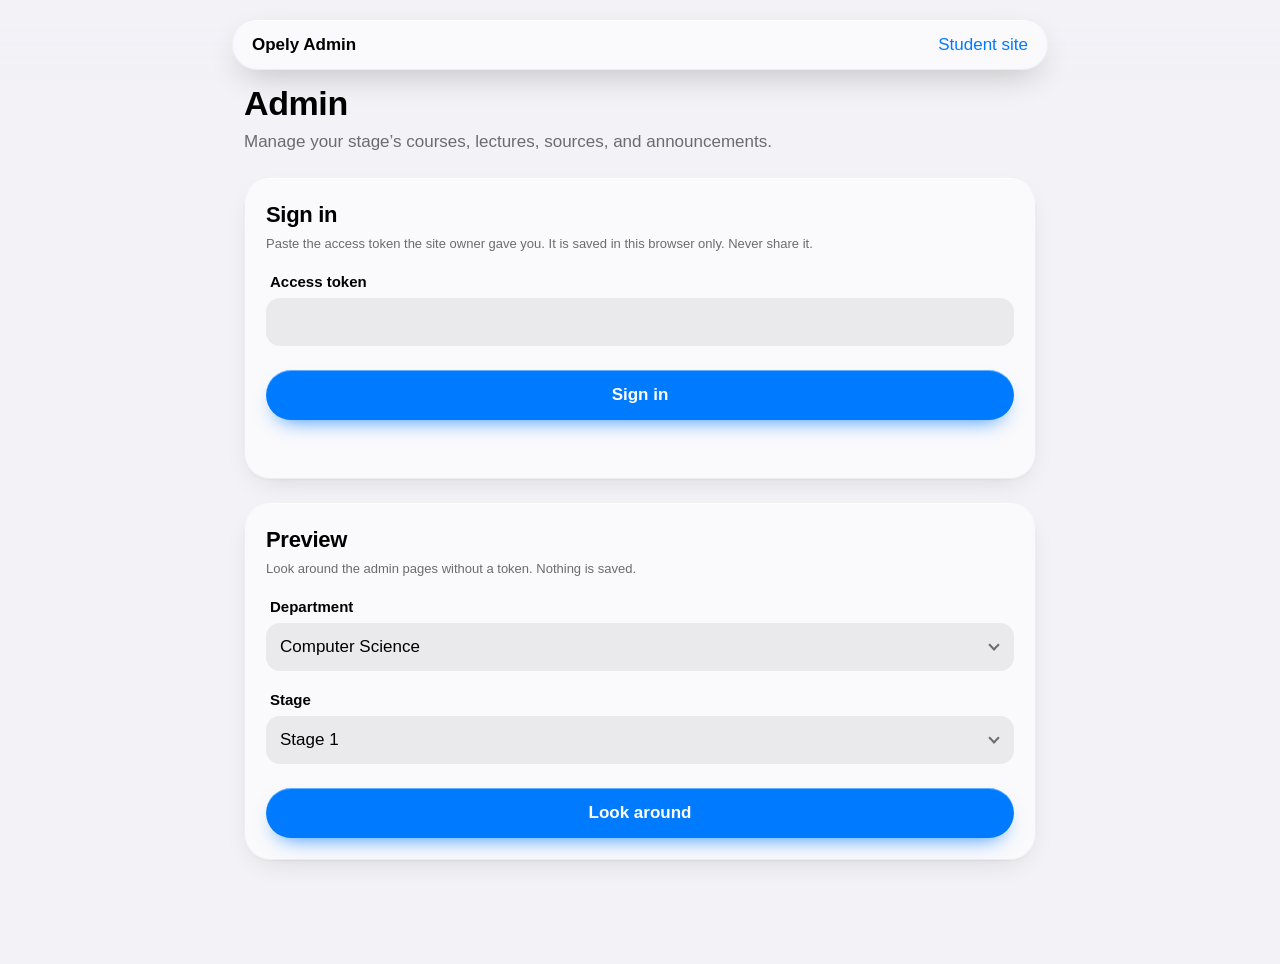
==== admin.html @ a1e538c9 "Add files via upload" ====
<!DOCTYPE html>
<html lang="en">
<head>
<meta charset="utf-8">
<meta name="viewport" content="width=device-width, initial-scale=1, viewport-fit=cover">
<meta name="robots" content="noindex">
<title>Admin | Opely</title>
<meta name="theme-color" content="#F2F2F7" media="(prefers-color-scheme: light)">
<meta name="theme-color" content="#000000" media="(prefers-color-scheme: dark)">
<link rel="icon" href="icon.svg" type="image/svg+xml">
<link rel="apple-touch-icon" href="icon-180.png">
<link rel="stylesheet" href="style.css">
<script src="lang.js"></script>
</head>
<body>
<header class="bar">
  <div class="bar-inner">
    <a class="home" href="#home">Opely Admin</a>
    <a href="index.html">Student site</a>
  </div>
</header>
<div class="wrap">
<main>
  <!-- Step 1: sign in (only needed once per device). The repository is found automatically. -->
  <div id="signIn">
    <h1>Admin</h1>
    <p class="lead secondary">Manage your stage’s courses, lectures, sources, and announcements.</p>

    <!-- Step 1: sign in with the token alone. The site knows who each token belongs to. -->
    <form id="connectForm" class="card" novalidate>
      <h2>Sign in</h2>
      <p class="secondary small">Paste the access token the site owner gave you. It is saved in this browser only. Never share it.</p>
      <div class="field">
        <label for="token">Access token</label>
        <input id="token" type="password" autocomplete="current-password">
      </div>
      <button class="primary" type="submit">Sign in</button>
      <p id="connectStatus" class="status" role="status"></p>
    </form>

    <!-- Shown once, when no admin is registered yet: the owner registers themselves -->
    <form id="setupForm" class="card" novalidate hidden>
      <h2>Set up the owner</h2>
      <p class="secondary small">No admins are registered yet. Register yourself as the owner. You can then add the other admins.</p>
      <div class="field"><label for="ownerName">Full name</label><input id="ownerName" type="text" autocomplete="name" placeholder="First Father Grandfather">
        <p class="hint">Your three-part name, in English. It is written next to every change you make.</p></div>
      <div class="field"><label for="ownerUsername">Username</label><input id="ownerUsername" type="text" autocomplete="off" autocapitalize="none" spellcheck="false"></div>
      <div class="field"><label for="ownerDepartment">Department</label><select id="ownerDepartment"></select></div>
      <div class="field"><label for="ownerStage">Stage</label><select id="ownerStage"></select></div>
      <button class="primary" type="submit">Save and continue</button>
      <p id="setupStatus" class="status" role="status"></p>
    </form>

    <!-- Preview: see the admin pages without a token -->
    <div id="previewCard" class="card">
      <h2>Preview</h2>
      <p class="secondary small">Look around the admin pages without a token. Nothing is saved.</p>
      <div class="field"><label for="department">Department</label><select id="department"></select></div>
      <div class="field"><label for="adminStage">Stage</label><select id="adminStage"></select></div>
      <button id="previewButton" class="primary" type="button">Look around</button>
    </div>
  </div>

  <!-- Step 2: after signing in, every page is drawn inside "app" by the script below -->
  <div id="session" hidden>
    <div class="connected">
      <span><span id="connectedLabel">Connected as</span> <strong id="connectedName"></strong><br>
        <span id="connectedDetails" class="secondary small"></span></span>
      <button id="changeButton" class="plain" type="button">Sign out</button>
    </div>
    <p id="previewNote" class="preview-note small" hidden>Preview mode. You can try everything, but nothing is saved or sent to GitHub. Reloading the page undoes your changes.</p>
    <div id="app"></div>
  </div>
</main>
</div>
<p id="toast" class="toast" role="status" hidden></p>

<script>
/* =====================================================================
   ADMIN PAGE
   The look comes from style.css. The words come through lang.js: text
   wrapped in t("...") is shown in the language of the admin's device.

   Works like the student page: stages, then courses, then what is inside
   a course. The difference is that every page can add, edit, or delete.
   Changes are saved to the chosen department's content file (for example
   data/cs.json) using the GitHub API directly from this browser.
   There is no server.
   ===================================================================== */
translatePage(); // the words written in the HTML above
const SETTINGS_KEY = "opely-admin";
const MAX_FILE_SIZE = 25 * 1024 * 1024; // 25 MB
const $ = id => document.getElementById(id);

let settings = null; // the signed-in admin: { name, username, department, stage, owner, token }
let admins = [];     // everyone in admins.json

// ---------- Where the site lives on GitHub ----------
// The admin is never asked for the repository. On GitHub Pages the address
// itself says where it is: https://OWNER.github.io/REPOSITORY/admin.html
// Anywhere else (for example a custom domain, or your own computer), the
// owner and repository written here are used.
const OWNER = "";
const REPOSITORY = "Opely";
const BRANCH = "main";

function repository() {
  const host = location.hostname.toLowerCase();
  if (!host.endsWith(".github.io")) {
    if (!OWNER) throw new Error("This copy of the site isn’t on GitHub Pages. Write the repository owner’s username in the OWNER line of admin.html.");
    return { owner: OWNER, name: REPOSITORY };
  }
  const parts = location.pathname.split("/").filter(Boolean);
  if (parts.length && parts[parts.length - 1].includes(".")) parts.pop(); // drop "admin.html"
  // A site at the top of OWNER.github.io lives in a repository with that same name
  return { owner: host.replace(".github.io", ""), name: parts[0] || host };
}
let departments = []; // every department in catalog.json
let dept = null;      // the department being worked on: { id, name, data }
let data = null;      // the contents of that department's file

// Preview mode: look around without a token. The department's content is read
// from the site itself, and every change is kept in memory only.
let preview = false;
let previewData = null;

// ---------- Small helpers ----------
function setStatus(element, text, kind) {
  element.textContent = t(text); // messages are written in English and shown in the admin's language
  element.className = "status " + (kind || "");
}

function textToBase64(text) {
  const bytes = new TextEncoder().encode(text);
  let binary = "";
  bytes.forEach(byte => { binary += String.fromCharCode(byte); });
  return btoa(binary);
}

function base64ToText(base64) {
  const binary = atob(base64.replace(/\s/g, ""));
  const bytes = Uint8Array.from(binary, character => character.charCodeAt(0));
  return new TextDecoder().decode(bytes);
}

function fileToBase64(file) {
  return new Promise((resolve, reject) => {
    const reader = new FileReader();
    reader.onload = () => resolve(reader.result.split(",")[1] || "");
    reader.onerror = () => reject(new Error(t("Couldn’t read {name}.", { name: file.name })));
    reader.readAsDataURL(file);
  });
}

// Turns "My Slides (1).pdf" into "my-slides-1.pdf" so it is safe in a link.
// Letters and digits of any language are kept, so Arabic names survive.
function safeName(name) {
  const cleaned = name.toLowerCase()
    .replace(/[^\p{L}\p{M}\p{N}.]+/gu, "-")   // anything else becomes a hyphen
    .replace(/-+\./g, ".")                // no hyphen right before the dot
    .replace(/^[-.]+|-+$/g, "");          // none at the start or the end
  return cleaned || "file";
}

function isWebLink(text) { return /^https?:\/\//i.test(text); }

function today() {
  const now = new Date();
  const two = number => String(number).padStart(2, "0");
  return now.getFullYear() + "-" + two(now.getMonth() + 1) + "-" + two(now.getDate());
}

function emptyData() {
  const colors = ["blue", "orange", "green", "purple"];
  return { stages: colors.map((color, i) =>
    ({ id: "stage" + (i + 1), name: "Stage " + (i + 1), color, courses: [] })) };
}

// ---------- Talking to GitHub ----------
async function github(path, options) {
  options = options || {};
  const target = repository();
  const response = await fetch(
    "https://api.github.com/repos/" + target.owner + "/" + target.name + path, {
      method: options.method || "GET",
      cache: "no-store",
      headers: {
        "Accept": "application/vnd.github+json",
        "Authorization": "Bearer " + settings.token,
        "Content-Type": "application/json"
      },
      body: options.body ? JSON.stringify(options.body) : undefined
    });
  if (!response.ok) {
    let detail = "";
    try { detail = (await response.json()).message || ""; } catch (error) { /* no details */ }
    const failure = new Error(detail || t("GitHub answered with error {n}.", { n: response.status }));
    failure.status = response.status;
    throw failure;
  }
  return response.json();
}

// Explains a GitHub error in plain words
function explain(error) {
  if (error.status === 401) return "GitHub rejected the token. Check it, or ask the site owner for a new one.";
  if (error.status === 403) return "This token isn’t allowed to do that. It needs Contents set to “Read and write”.";
  if (error.status === 404) return "Can’t find the site’s repository with this token. Check that the token was made for this repository.";
  if (error.status === 409) return "The content changed while saving. Try again.";
  if (error.status === 422) return t("GitHub refused the file:") + " " + error.message;
  if (error instanceof TypeError) return "Can’t reach GitHub. Check your connection and try again.";
  return error.message;
}

// Reads the newest content file of the chosen department. Returns its contents
// and the "sha" GitHub needs when we save a new version on top of it.
async function readData() {
  if (preview) {
    if (!previewData) {
      const response = await fetch(dept.data, { cache: "no-store" });
      previewData = response.ok ? await response.json() : emptyData();
    }
    return { data: JSON.parse(JSON.stringify(previewData)), sha: null }; // a copy, like a fresh read
  }
  try {
    const file = await github("/contents/" + dept.data + "?ref=" + encodeURIComponent(BRANCH));
    return { data: JSON.parse(base64ToText(file.content)), sha: file.sha };
  } catch (error) {
    if (error.status === 404) return { data: emptyData(), sha: null }; // first upload ever
    throw error;
  }
}

// Adds the admin's name to the note GitHub keeps with every change,
// so the repository's history shows who did what
function signed(message) {
  return settings.name ? message + " (by " + settings.name + ")" : message;
}

function writeData(newData, sha, message) {
  if (preview) { previewData = newData; return Promise.resolve(); } // kept in memory only
  const body = {
    message: signed(message),
    content: textToBase64(JSON.stringify(newData, null, 2) + "\n"),
    branch: BRANCH
  };
  if (sha) body.sha = sha;
  return github("/contents/" + dept.data, { method: "PUT", body: body });
}

async function uploadFile(file, path) {
  if (preview) return; // nothing is sent in preview mode
  await github("/contents/" + encodeURI(path), {
    method: "PUT",
    body: { message: signed("Add " + file.name), content: await fileToBase64(file), branch: BRANCH }
  });
}

// ---------- Departments ----------
// catalog.json (next to this page) lists the departments, grouped by university
// and faculty. To support a new department, faculty, or university, add it to
// catalog.json. Its content file is created by the first upload.
let faculties = []; // every faculty, each with its departments

async function loadCatalog() {
  const response = await fetch("catalog.json", { cache: "no-store" });
  if (!response.ok) throw new Error("Can’t load catalog.json. It belongs next to this page.");
  const catalog = await response.json();
  faculties = [];
  departments = [];
  (catalog.universities || []).forEach(university => (university.faculties || []).forEach(faculty => {
    faculties.push({ name: localName(faculty), departments: faculty.departments || [] });
    (faculty.departments || []).forEach(department => departments.push(department));
  }));
  if (departments.length === 0) throw new Error("catalog.json has no departments yet.");
}

// Fills a Department list, with one group per faculty
function fillDepartments(select) {
  select.innerHTML = "";
  faculties.forEach(faculty => {
    const group = document.createElement("optgroup");
    group.label = faculty.name;
    faculty.departments.forEach(department => group.append(new Option(localName(department), department.id)));
    select.append(group);
  });
}

// Fills a Stage list with the stages of the department chosen in `departmentSelect`
async function fillStages(departmentSelect, stageSelect, keep) {
  const department = departments.find(d => d.id === departmentSelect.value);
  let stages = emptyData().stages;
  try {
    const response = await fetch(department.data, { cache: "no-store" });
    if (response.ok) stages = (await response.json()).stages || stages;
  } catch (error) { /* offline: offer the usual four stages */ }
  stageSelect.innerHTML = "";
  stages.forEach(stage => stageSelect.add(new Option(stageName(stage), stage.id)));
  if (keep !== undefined) stageSelect.value = keep;
  if (stageSelect.selectedIndex === -1) stageSelect.selectedIndex = 0;
  stylePickers();
}

// A Department list and the Stage list that follows it
async function linkPickers(departmentSelect, stageSelect) {
  fillDepartments(departmentSelect);
  departmentSelect.addEventListener("change", () => fillStages(departmentSelect, stageSelect));
  await fillStages(departmentSelect, stageSelect);
}

// The stage this admin looks after
function ownStage() {
  return data.stages.find(stage => stage.id === settings.stage);
}

// A three-part name written in English letters
function isFullName(name) {
  return /^[A-Za-z][A-Za-z'.-]*(\s+[A-Za-z][A-Za-z'.-]*){2,}$/.test(name);
}

// ---------- Helpers for courses, deleting, and files ----------
// Makes an id like "cs101" from a course code like "CS 101"
function makeCourseId(code, stage) {
  let id = code.toLowerCase().replace(/[^a-z0-9]/g, "") || "course";
  if (id === "sem1" || id === "sem2") id = "c" + id; // these words are used in page addresses
  let unique = id;
  let n = 2;
  while (stage.courses.some(course => course.id === unique)) { unique = id + "x" + n; n += 1; }
  return unique;
}

// Deleting needs two taps: the first changes the button's text, the second deletes
function confirmThen(button, action) {
  if (button.dataset.armed) {
    delete button.dataset.armed;
    button.textContent = button.dataset.label;
    return action();
  }
  button.dataset.armed = "yes";
  button.dataset.label = button.textContent;
  button.textContent = t("Tap again to delete");
  setTimeout(() => {
    if (!button.dataset.armed) return;
    delete button.dataset.armed;
    button.textContent = button.dataset.label;
  }, 4000);
}

// The files of these entries that are stored in the repository (not outside links).
// Only paths inside the "files" folder are ever deleted.
function repoFiles(entries) {
  return entries.map(entry => entry.url).filter(url => url && url.startsWith("files/"));
}

// Deletes files from the repository. Returns how many could not be deleted.
async function deleteFiles(paths) {
  if (preview) return 0; // nothing is removed in preview mode
  let failed = 0;
  for (let i = 0; i < paths.length; i += 1) {
    say(t("Removing file {i} of {n}…", { i: i + 1, n: paths.length }), "busy");
    try {
      // GitHub needs the file's "sha" before it lets us delete it
      const file = await github("/contents/" + encodeURI(paths[i]) + "?ref=" + encodeURIComponent(BRANCH));
      await github("/contents/" + encodeURI(paths[i]), {
        method: "DELETE",
        body: { message: signed("Remove " + paths[i]), sha: file.sha, branch: BRANCH }
      });
    } catch (error) {
      if (error.status !== 404) failed += 1; // 404 means it is already gone
    }
  }
  return failed;
}

// ---------- The list of admins ----------
// admins.json (next to this page) says who each token belongs to: a name, a
// username, a department, and a stage. The token itself is never stored.
// Only its "fingerprint" is: a scrambled form that can't be turned back
// into the token, so the file is safe to keep in a public repository.
async function fingerprint(token) {
  if (!window.crypto || !crypto.subtle) {
    throw new Error("Signing in needs a secure address. Open the site with https, or at localhost.");
  }
  const scrambled = await crypto.subtle.digest("SHA-256", new TextEncoder().encode(token));
  return Array.from(new Uint8Array(scrambled)).map(byte => byte.toString(16).padStart(2, "0")).join("");
}

// Reads the newest admins.json. Returns the list and the "sha" needed to save over it.
async function readAdmins() {
  try {
    const file = await github("/contents/admins.json?ref=" + encodeURIComponent(BRANCH));
    return { list: JSON.parse(base64ToText(file.content)).admins || [], sha: file.sha };
  } catch (error) {
    if (error.status === 404) return { list: [], sha: null }; // nobody is registered yet
    throw error;
  }
}

function writeAdmins(list, sha, message) {
  const body = {
    message: signed(message),
    content: textToBase64(JSON.stringify({ admins: list }, null, 2) + "\n"),
    branch: BRANCH
  };
  if (sha) body.sha = sha;
  return github("/contents/admins.json", { method: "PUT", body: body });
}

function departmentName(id) {
  const department = departments.find(d => d.id === id);
  return department ? localName(department) : id;
}

// ---------- Drop-down lists, drawn in our own design ----------
// A browser draws an open <select> in its own style, and that can't be changed.
// So every <select> is hidden and gets a "picker" next to it: a button that
// opens a list we draw ourselves. The <select> stays in the page and still
// holds the value, so the rest of the code keeps using it as before.
function stylePickers() {
  document.querySelectorAll("select").forEach(select => {
    let picker = select.nextElementSibling;
    if (!picker || !picker.classList.contains("picker")) picker = makePicker(select);
    picker.querySelector("span").textContent = select.selectedOptions[0] ? select.selectedOptions[0].textContent : "";
  });
}

function makePicker(select) {
  const picker = document.createElement("div");
  picker.className = "picker";
  picker.innerHTML = `<button class="picker-button" type="button" aria-haspopup="listbox" aria-expanded="false"><span></span></button>
    <ul class="picker-list" role="listbox" hidden></ul>`;
  const button = picker.querySelector("button");
  const list = picker.querySelector("ul");
  select.hidden = true;
  select.after(picker);

  // The field's label now points at the button
  const label = document.querySelector('label[for="' + select.id + '"]');
  button.id = select.id + "Button";
  if (label) label.htmlFor = button.id;

  function close(focusButton) {
    list.hidden = true;
    button.setAttribute("aria-expanded", "false");
    if (focusButton) button.focus();
  }

  function choose(value) {
    select.value = value;
    select.dispatchEvent(new Event("change")); // tells the rest of the page, like a real choice
    stylePickers();
    close(true);
  }

  // Draws the rows from the select's options each time the list opens
  function open() {
    closePickers();
    list.innerHTML = "";
    const addOption = option => {
      const row = document.createElement("li");
      row.className = "option";
      row.setAttribute("role", "option");
      row.setAttribute("aria-selected", option.selected ? "true" : "false");
      row.tabIndex = -1;
      row.textContent = option.textContent;
      row.addEventListener("click", () => choose(option.value));
      list.append(row);
    };
    Array.from(select.children).forEach(child => {
      if (child.tagName !== "OPTGROUP") return addOption(child);
      const heading = document.createElement("li"); // the name of a group of options
      heading.className = "heading";
      heading.textContent = child.label;
      list.append(heading);
      Array.from(child.children).forEach(addOption);
    });
    list.hidden = false;
    button.setAttribute("aria-expanded", "true");
    const chosen = list.querySelector('[aria-selected="true"]') || list.querySelector(".option");
    if (chosen) chosen.focus();
  }

  button.addEventListener("click", () => (list.hidden ? open() : close(false)));

  // Keyboard: arrows move, Enter or Space chooses, Escape closes
  list.addEventListener("keydown", event => {
    const rows = Array.from(list.querySelectorAll(".option"));
    const at = rows.indexOf(document.activeElement);
    if (event.key === "ArrowDown" || event.key === "ArrowUp") {
      event.preventDefault();
      const next = rows[at + (event.key === "ArrowDown" ? 1 : -1)];
      if (next) next.focus();
    } else if (event.key === "Enter" || event.key === " ") {
      event.preventDefault();
      if (rows[at]) rows[at].click();
    } else if (event.key === "Escape" || event.key === "Tab") {
      event.preventDefault();
      close(true);
    }
  });
  return picker;
}

// Closes every open list. A tap anywhere outside a picker does this.
function closePickers() {
  document.querySelectorAll(".picker-list:not([hidden])").forEach(list => {
    list.hidden = true;
    list.previousElementSibling.setAttribute("aria-expanded", "false");
  });
}
document.addEventListener("click", event => { if (!event.target.closest(".picker")) closePickers(); });

// ---------- Small helpers for drawing pages ----------
const app = $("app");

// Makes text safe to place inside HTML
function esc(text) {
  return String(text == null ? "" : text)
    .replace(/&/g, "&amp;").replace(/</g, "&lt;")
    .replace(/>/g, "&gt;").replace(/"/g, "&quot;");
}

// The text typed into a field, without spaces at the ends
function typed(id) { return $(id).value.trim(); }

// Shows a short message at the bottom of the screen.
// kind: "busy" stays until the next message, "done" fades by itself, "error" stays until tapped.
let toastTimer = null;
function say(text, kind) {
  const toast = $("toast");
  clearTimeout(toastTimer);
  toast.textContent = t(text);
  toast.className = "toast " + (kind || "");
  toast.hidden = !text;
  if (kind === "done") toastTimer = setTimeout(() => { toast.hidden = true; }, 4000);
}
$("toast").addEventListener("click", () => { $("toast").hidden = true; });

// Turns every button and field on the page off while something is being saved
function setBusy(busy) {
  app.querySelectorAll("button, input, select, textarea").forEach(control => { control.disabled = busy; });
}

// Goes to another page. If we are already there, draws it again.
function go(address) {
  if (location.hash === address) route();
  else location.hash = address;
}

// Connects the Delete buttons on the page (the ones with a data-key) to an action.
// The action receives the button's key.
function onDelete(action) {
  app.querySelectorAll("button[data-key]").forEach(button =>
    button.addEventListener("click", () => confirmThen(button, () => action(button.dataset.key))));
}

// Connects the form on the page to an action
function onSubmit(action) {
  app.querySelector("form").addEventListener("submit", event => {
    event.preventDefault();
    action();
  });
}

// ---------- Saving ----------
// Reads the newest file of the department, lets `edit` change it, and saves it.
// `edit` may return a list of file paths to delete from the repository afterwards.
// Returns true if the change was saved.
async function save(message, edit, doneText) {
  setBusy(true);
  say("Saving…", "busy");
  try {
    const fresh = await readData();
    const filesToDelete = edit(fresh.data) || [];
    fresh.data.updated = new Date().toISOString();
    await writeData(fresh.data, fresh.sha, message);
    data = fresh.data;

    // The site no longer links to these files, so now they can be removed
    const failed = await deleteFiles(filesToDelete);
    if (failed) say(t("Saved, but {n} file(s) could not be removed from the repository.", { n: failed }), "error");
    else if (preview) say("Preview only. Nothing was saved.", "done");
    else say(t(doneText || "Saved.") + " " + t("Students will see it in a minute or two."), "done");
    return true;
  } catch (error) {
    say(explain(error), "error");
    return false;
  } finally {
    setBusy(false);
  }
}

// Finds a stage or a course in a copy of the data. Stops with a message if it is gone.
function findStage(inData, stageId) {
  const stage = inData.stages.find(s => s.id === stageId);
  if (!stage) throw new Error("That stage no longer exists. Reload the page.");
  return stage;
}
function findCourse(inData, stageId, courseId) {
  const course = findStage(inData, stageId).courses.find(c => c.id === courseId);
  if (!course) throw new Error("That course no longer exists. Reload the page.");
  return course;
}

// Uploads the chosen files into the course's folder. Returns them as { label, url } entries.
async function uploadAll(files, stage, course) {
  const uploaded = [];
  for (let i = 0; i < files.length; i += 1) {
    say(t("Uploading file {i} of {n}…", { i: i + 1, n: files.length }), "busy");
    const path = "files/" + dept.id + "/" + stage.id + "/" + course.id + "/" + Date.now().toString(36) + "-" + safeName(files[i].name);
    await uploadFile(files[i], path);
    uploaded.push({ label: files[i].name, url: path });
  }
  return uploaded;
}

function tooBig(files) {
  const file = files.find(f => f.size > MAX_FILE_SIZE);
  return file ? t("{name} is larger than 25 MB. Share it as a link instead.", { name: file.name }) : "";
}

// ---------- The admin's stage: its announcements, then pick a semester and a course ----------
function showStage(stage, semester) {
  document.title = stageName(stage) + " | " + t("Admin");
  const base = "#" + stage.id;
  const news = (data.announcements || []).filter(item => item.stage === stage.id);
  const segments = [1, 2].map(number => `
    <a class="segment" href="${base}-sem${number}" ${number === semester ? 'aria-current="page"' : ""}>${t("Semester {n}", { n: number })}</a>`).join("");

  const courses = stage.courses
    .filter(course => course.semester === semester)
    .sort((a, b) => a.code.localeCompare(b.code, "en", { numeric: true }));

  const courseWidgets = courses.map(course => `
    <a class="widget course ${esc(stage.color)}" href="${base}-${course.id}">
      <span class="top">
        <span class="pill">${esc(course.code)}</span>
        <span class="secondary small">${plural(course.lectures.length, "lecture")}</span>
      </span>
      <span>
        <span class="title">${esc(course.title)}</span><br>
        <span class="secondary small">${esc(course.instructor)}</span>
      </span>
      <span class="secondary small">${plural((course.sources || []).length, "source")}</span>
    </a>`).join("");

  app.innerHTML = `
    <h1>${esc(stageName(stage))}</h1>
    <p class="lead secondary">${esc(localName(dept))}</p>
    <div class="widgets">
        <a class="widget wide" href="#news">
          <span class="kicker">${t("Announcements")}</span>
          <span>
            <span class="title">${news.length ? esc(news[0].title) : t("No announcements yet")}</span><br>
            <span class="secondary small">${news.length ? plural(news.length, "announcement") + ". " : ""}${t("Post or remove")}</span>
          </span>
        </a>
        ${settings.owner ? `<a class="widget wide" href="#admins">
          <span class="kicker">${t("Admins")}</span>
          <span>
            <span class="title">${plural(admins.length, "admin")}</span><br>
            <span class="secondary small">${t("Add or remove")}</span>
          </span>
        </a>` : ""}
    </div>
    <nav class="segments" aria-label="${t("Semester")}">${segments}</nav>
    <p class="count small secondary">${plural(courses.length, "course")}</p>
    <div class="courses">
      ${courseWidgets}
      <a class="widget course add" href="${base}-sem${semester}-add">
        <span class="plus">+</span>
        <span class="title">${t("Add course")}</span>
      </a>
    </div>`;
}

// ---------- New course ----------
function showAddCourse(stage, semester) {
  document.title = localTitle("New course | Admin");
  app.innerHTML = `
    <a class="back" href="#${stage.id}-sem${semester}">${esc(stageName(stage))}${SEP}${t("Semester {n}", { n: semester })}</a>
    <h1>${t("New course")}</h1>
    <form class="card" novalidate>
      <div class="two">
        <div class="field"><label for="courseCode">${t("Course code")}</label><input id="courseCode" type="text" placeholder="CS 101" autocomplete="off"></div>
        <div class="field"><label for="courseLecturer">${t("Lecturer")}</label><input id="courseLecturer" type="text" autocomplete="off"></div>
      </div>
      <div class="field"><label for="courseTitle">${t("Course title")}</label><input id="courseTitle" type="text" autocomplete="off"></div>
      <button class="primary" type="submit">${t("Add course")}</button>
    </form>`;

  onSubmit(async () => {
    const code = typed("courseCode");
    const title = typed("courseTitle");
    const lecturer = typed("courseLecturer");
    if (!code || !title) return say("Enter the course’s code and title.", "error");

    let newId;
    const saved = await save("Add course: " + code, fresh => {
      const freshStage = findStage(fresh, stage.id);
      newId = makeCourseId(code, freshStage);
      freshStage.courses.push({ id: newId, code: code, semester: semester, title: title, instructor: lecturer, sources: [], lectures: [] });
    }, "Course added.");
    if (saved) go("#" + stage.id + "-" + newId); // open the new course, ready for its first lecture
  });
}

// ---------- A course: its lectures, its sources, and its details ----------
function showCourse(stage, course, tab) {
  document.title = course.title + " | " + t("Admin");
  const base = "#" + stage.id + "-" + course.id;
  const sources = course.sources || [];

  let body;
  if (tab === "sources") {
    const rows = sources.map((source, i) => `
      <li><span class="row">
        <span class="grow">${esc(source.label)}<br>
          <span class="secondary small">${t(!source.url ? "Not added yet" : isWebLink(source.url) ? "Link" : "File")}</span></span>
        <button class="delete" type="button" data-key="${i}">${t("Delete")}</button>
      </span></li>`).join("");
    body = `
      <a class="button" href="${base}-sources-add">${t("Add source")}</a>
      ${sources.length
        ? `<p class="count small secondary">${plural(sources.length, "source")}</p><ul class="group">${rows}</ul>`
        : `<p class="text-block secondary empty">${t("No sources yet.")}</p>`}`;
  } else if (tab === "details") {
    body = `
      <form class="card" novalidate>
        <div class="two">
          <div class="field"><label for="courseCode">${t("Course code")}</label><input id="courseCode" type="text" autocomplete="off" value="${esc(course.code)}"></div>
          <div class="field"><label for="courseLecturer">${t("Lecturer")}</label><input id="courseLecturer" type="text" autocomplete="off" value="${esc(course.instructor)}"></div>
        </div>
        <div class="field"><label for="courseTitle">${t("Course title")}</label><input id="courseTitle" type="text" autocomplete="off" value="${esc(course.title)}"></div>
        <button class="primary" type="submit">${t("Save changes")}</button>
      </form>
      <button class="danger" type="button" data-key="course">${t("Delete course")}</button>`;
  } else {
    const rows = course.lectures.map((lecture, i) => `
      <li><span class="row">
        <span class="num">${i + 1}</span>
        <span class="grow">${esc(lecture.title)}<br>
          <span class="secondary small">${niceDate(lecture.date)}${SEP}${plural((lecture.files || []).length, "file")}</span></span>
        <button class="delete" type="button" data-key="${i}">${t("Delete")}</button>
      </span></li>`).join("");
    body = `
      <a class="button" href="${base}-add">${t("Add lecture")}</a>
      ${course.lectures.length
        ? `<p class="count small secondary">${plural(course.lectures.length, "lecture")}</p><ol class="group">${rows}</ol>`
        : `<p class="text-block secondary empty">${t("No lectures yet.")}</p>`}`;
  }

  const current = name => (tab === name ? 'aria-current="page"' : "");
  app.innerHTML = `
    <a class="back" href="#${stage.id}-sem${course.semester}">${esc(stageName(stage))}${SEP}${t("Semester {n}", { n: course.semester })}</a>
    <div class="course-head ${esc(stage.color)}">
      <span class="pill">${esc(course.code)}</span>
      <h1>${esc(course.title)}</h1>
      <p class="secondary">${esc(course.instructor)}</p>
    </div>
    <nav class="segments three" aria-label="${t("Course")}">
      <a class="segment" href="${base}" ${current("lectures")}>${t("Lectures")}</a>
      <a class="segment" href="${base}-sources" ${current("sources")}>${t("Sources")}</a>
      <a class="segment" href="${base}-details" ${current("details")}>${t("Details")}</a>
    </nav>
    ${body}`;

  if (tab === "lectures") {
    onDelete(async key => {
      const lecture = course.lectures[Number(key)];
      const saved = await save("Delete lecture: " + lecture.title, fresh => {
        const list = findCourse(fresh, stage.id, course.id).lectures;
        const i = list.findIndex(other => lecture.id ? other.id === lecture.id : other.title === lecture.title && other.date === lecture.date);
        if (i === -1) throw new Error("That lecture is already gone. Reload the page.");
        return repoFiles(list.splice(i, 1)[0].files || []);
      }, "Lecture deleted.");
      if (saved) route(true);
    });
  }

  if (tab === "sources") {
    onDelete(async key => {
      const source = sources[Number(key)];
      const saved = await save("Delete source: " + source.label, fresh => {
        const list = findCourse(fresh, stage.id, course.id).sources || [];
        const i = list.findIndex(other => other.label === source.label && other.url === source.url);
        if (i === -1) throw new Error("That source is already gone. Reload the page.");
        return repoFiles(list.splice(i, 1));
      }, "Source deleted.");
      if (saved) route(true);
    });
  }

  if (tab === "details") {
    onSubmit(async () => {
      const code = typed("courseCode");
      const title = typed("courseTitle");
      const lecturer = typed("courseLecturer");
      if (!code || !title) return say("Enter the course’s code and title.", "error");
      // The course id stays the same, so links to the course keep working
      const saved = await save("Edit course: " + code, fresh => {
        const freshCourse = findCourse(fresh, stage.id, course.id);
        freshCourse.code = code;
        freshCourse.title = title;
        freshCourse.instructor = lecturer;
      });
      if (saved) route(true);
    });
    onDelete(async () => {
      const saved = await save("Delete course: " + course.code, fresh => {
        const freshStage = findStage(fresh, stage.id);
        const freshCourse = findCourse(fresh, stage.id, course.id);
        freshStage.courses.splice(freshStage.courses.indexOf(freshCourse), 1);
        const entries = (freshCourse.sources || []).slice();
        freshCourse.lectures.forEach(lecture => entries.push(...(lecture.files || [])));
        return repoFiles(entries);
      }, "Course deleted.");
      if (saved) go("#" + stage.id + "-sem" + course.semester);
    });
  }
}

// ---------- New lecture ----------
function showAddLecture(stage, course) {
  document.title = localTitle("New lecture | Admin");
  const back = "#" + stage.id + "-" + course.id;
  app.innerHTML = `
    <a class="back" href="${back}">${esc(course.title)}</a>
    <h1>${t("New lecture")}</h1>
    <form class="card" novalidate>
      <div class="field"><label for="lectureTitle">${t("Lecture title")}</label><input id="lectureTitle" type="text" autocomplete="off"></div>
      <div class="field"><label for="lectureDate">${t("Date")}</label><input id="lectureDate" type="date" value="${today()}"></div>
      <div class="field"><label for="lectureFiles">${t("Files")}</label><input id="lectureFiles" type="file" multiple>
        <p class="hint">${t("Slides, notes, or PDFs. Up to 25 MB each.")}</p></div>
      <div class="field"><label for="lectureVideo">${t("Recording link (optional)")}</label><input id="lectureVideo" type="url" placeholder="https://youtube.com/…" autocomplete="off"></div>
      <div class="field"><label for="lectureSummary">${t("Summary (optional)")}</label><textarea id="lectureSummary"></textarea></div>
      <button class="primary" type="submit">${t("Upload")}</button>
    </form>`;

  onSubmit(async () => {
    const title = typed("lectureTitle");
    const date = $("lectureDate").value;
    const video = typed("lectureVideo");
    const summary = typed("lectureSummary");
    const files = Array.from($("lectureFiles").files);
    if (!title) return say("Enter the lecture title.", "error");
    if (!date) return say("Choose the lecture date.", "error");
    if (video && !isWebLink(video)) return say("The link must start with https://", "error");
    if (tooBig(files)) return say(tooBig(files), "error");

    setBusy(true);
    let uploaded;
    try {
      uploaded = await uploadAll(files, stage, course); // 1. the files
    } catch (error) {
      setBusy(false);
      return say(explain(error), "error");
    }
    const saved = await save("Add lecture: " + title, fresh => { // 2. the lecture itself
      const lectures = findCourse(fresh, stage.id, course.id).lectures;
      lectures.push({
        id: "l" + Date.now().toString(36), // never changes, so links to this lecture keep working
        title: title, date: date, summary: summary, video: video, files: uploaded
      });
      lectures.sort((a, b) => a.date.localeCompare(b.date)); // oldest first
    }, "Uploaded.");
    if (saved) go(back);
  });
}

// ---------- New source ----------
function showAddSource(stage, course) {
  document.title = localTitle("New source | Admin");
  const back = "#" + stage.id + "-" + course.id + "-sources";
  app.innerHTML = `
    <a class="back" href="${back}">${esc(course.title)}</a>
    <h1>${t("New source")}</h1>
    <form class="card" novalidate>
      <div class="field"><label for="sourceLabel">${t("Source name")}</label><input id="sourceLabel" type="text" placeholder="${t("Course textbook")}" autocomplete="off"></div>
      <div class="field"><label for="sourceFile">${t("File")}</label><input id="sourceFile" type="file">
        <p class="hint">${t("Up to 25 MB. Or use a link instead.")}</p></div>
      <div class="field"><label for="sourceLink">${t("Link")}</label><input id="sourceLink" type="url" placeholder="https://…" autocomplete="off"></div>
      <button class="primary" type="submit">${t("Upload")}</button>
    </form>`;

  onSubmit(async () => {
    const label = typed("sourceLabel");
    const link = typed("sourceLink");
    const files = Array.from($("sourceFile").files);
    if (!label) return say("Enter the source name.", "error");
    if (files.length === 0 && !link) return say("Add a file or a link for the source.", "error");
    if (link && !isWebLink(link)) return say("The link must start with https://", "error");
    if (tooBig(files)) return say(tooBig(files), "error");

    setBusy(true);
    let uploaded;
    try {
      uploaded = await uploadAll(files, stage, course);
    } catch (error) {
      setBusy(false);
      return say(explain(error), "error");
    }
    const saved = await save("Add source: " + label, fresh => {
      const freshCourse = findCourse(fresh, stage.id, course.id);
      freshCourse.sources = freshCourse.sources || [];
      uploaded.forEach(file => freshCourse.sources.push({ label: label, url: file.url }));
      if (link) freshCourse.sources.push({ label: label, url: link });
    }, "Uploaded.");
    if (saved) go(back);
  });
}

// ---------- Announcements: post a new one, or delete an old one ----------
function showNews() {
  document.title = localTitle("Announcements | Admin");
  const own = ownStage();
  const news = (data.announcements || []).filter(item => item.stage === own.id); // only this stage's
  const rows = news.map((item, i) => `
    <li><span class="row">
      <span class="grow">${esc(item.title)}<br>
        <span class="secondary small">${niceDate(item.date)}</span></span>
      <button class="delete" type="button" data-key="${i}">${t("Delete")}</button>
    </span></li>`).join("");

  app.innerHTML = `
    <a class="back" href="#home">${esc(stageName(own))}</a>
    <h1>${t("Announcements")}</h1>
    <p class="lead secondary">${esc(t("Students of {stage} see these.", { stage: stageName(own) }))}</p>
    <form class="card" novalidate>
      <div class="field"><label for="newsTitle">${t("Title")}</label><input id="newsTitle" type="text" placeholder="${t("Midterm exam dates")}" autocomplete="off"></div>
      <div class="field"><label for="newsText">${t("Message")}</label><textarea id="newsText"></textarea></div>
      <button class="primary" type="submit">${t("Post announcement")}</button>
    </form>
    <h2>${t("Posted")}</h2>
    ${news.length ? `<ul class="group">${rows}</ul>` : `<p class="text-block secondary">${t("No announcements yet.")}</p>`}`;

  onSubmit(async () => {
    const title = typed("newsTitle");
    const text = typed("newsText");
    if (!title) return say("Enter the announcement’s title.", "error");
    const saved = await save("Add announcement: " + title, fresh => {
      fresh.announcements = fresh.announcements || [];
      fresh.announcements.unshift({ id: "n" + Date.now().toString(36), title: title, text: text, date: today(), stage: own.id });
    }, "Posted.");
    if (saved) route(true);
  });

  onDelete(async key => {
    const item = news[Number(key)];
    const saved = await save("Delete announcement: " + item.title, fresh => {
      const list = fresh.announcements || [];
      const i = list.findIndex(other => item.id ? other.id === item.id : other.title === item.title && other.date === item.date);
      if (i === -1) throw new Error("That announcement is already gone. Reload the page.");
      list.splice(i, 1);
    }, "Announcement deleted.");
    if (saved) route(true);
  });
}

// ---------- Admins (owner only): register a token for someone, or remove them ----------
function showAdmins() {
  document.title = localTitle("Admins | Admin");
  const rows = admins.map((admin, i) => `
    <li><span class="row">
      <span class="grow">${esc(admin.name)}${admin.owner ? " (" + t("owner") + ")" : ""}<br>
        <span class="secondary small">${esc(admin.username)}${SEP}${esc(departmentName(admin.department))}${SEP}${esc(t(admin.stage.replace("stage", "Stage ")))}</span></span>
      ${admin.key === settings.key ? "" : `<button class="delete" type="button" data-key="${i}">${t("Delete")}</button>`}
    </span></li>`).join("");

  app.innerHTML = `
    <a class="back" href="#home">${esc(stageName(ownStage()))}</a>
    <h1>${t("Admins")}</h1>
    <p class="lead secondary">${t("Make a token on GitHub for each admin, register it here, then send it to them privately.")}</p>
    <form class="card" novalidate>
      <div class="field"><label for="newName">${t("Full name")}</label><input id="newName" type="text" autocomplete="off" placeholder="First Father Grandfather">
        <p class="hint">${t("Three-part name, in English.")}</p></div>
      <div class="field"><label for="newUsername">${t("Username")}</label><input id="newUsername" type="text" autocomplete="off" autocapitalize="none" spellcheck="false"></div>
      <div class="field"><label for="newDepartment">${t("Department")}</label><select id="newDepartment"></select></div>
      <div class="field"><label for="newStage">${t("Stage")}</label><select id="newStage"></select></div>
      <div class="field"><label for="newToken">${t("Their access token")}</label><input id="newToken" type="password" autocomplete="off">
        <p class="hint">${t("Only its fingerprint is saved, never the token itself.")}</p></div>
      <button class="primary" type="submit">${t("Add admin")}</button>
    </form>
    <h2>${t("Registered")}</h2>
    <ul class="group">${rows}</ul>`;
  linkPickers($("newDepartment"), $("newStage"));

  onSubmit(async () => {
    const entry = {
      key: "",
      name: typed("newName").replace(/\s+/g, " "),
      username: typed("newUsername"),
      department: $("newDepartment").value,
      stage: $("newStage").value
    };
    const token = typed("newToken");
    if (!isFullName(entry.name)) return say("Enter their full three-part name, in English letters.", "error");
    if (!entry.username) return say("Enter their username.", "error");
    if (!token) return say("Paste their access token.", "error");
    entry.key = await fingerprint(token);
    const saved = await saveAdmins("Add admin: " + entry.name, list => {
      if (list.some(other => other.key === entry.key)) throw new Error("That token is already registered.");
      list.push(entry);
    }, "Admin added.");
    if (saved) route(true);
  });

  onDelete(async key => {
    const admin = admins[Number(key)];
    const saved = await saveAdmins("Remove admin: " + admin.name, list => {
      const i = list.findIndex(other => other.key === admin.key);
      if (i === -1) throw new Error("That admin is already gone. Reload the page.");
      list.splice(i, 1);
    }, "Admin removed.");
    if (saved) route(true);
  });
}

// Reads the newest admins.json, lets `edit` change the list, and saves it. Returns true if saved.
async function saveAdmins(message, edit, doneText) {
  setBusy(true);
  say("Saving…", "busy");
  try {
    const fresh = await readAdmins();
    edit(fresh.list);
    await writeAdmins(fresh.list, fresh.sha, message);
    admins = fresh.list;
    say(doneText, "done");
    return true;
  } catch (error) {
    say(explain(error), "error");
    return false;
  } finally {
    setBusy(false);
  }
}

function showNotFound() {
  document.title = localTitle("Page not found | Admin");
  app.innerHTML = `
    <h1>${t("Page not found")}</h1>
    <p class="text-block empty">${t("This page isn’t part of your admin area, or it was removed.")} <a href="#home">${t("Back to the start")}</a></p>`;
}

// ---------- Decides which page to draw, based on the part after # in the address ----------
// #home is the admin's own stage. Other stages can't be opened.
// Examples: #home   #news   #admins (owner only)   #stage1   #stage1-sem2   #stage1-sem2-add (new course)
//           #stage1-cs101   #stage1-cs101-add (new lecture)
//           #stage1-cs101-sources   #stage1-cs101-sources-add   #stage1-cs101-details
function route(keepScroll) {
  if (!data) return; // not signed in yet
  const name = location.hash.replace("#", "");
  if (!keepScroll) window.scrollTo(0, 0);

  const own = ownStage();
  if (name === "" || name === "home") return showStage(own, 1);
  if (name === "news") return showNews();
  if (name === "admins") return settings.owner ? showAdmins() : showNotFound();

  const [stageId, courseId, part, extra] = name.split("-");
  const stage = data.stages.find(s => s.id === stageId);
  if (!stage) return showNotFound();
  if (stage !== own) return showNotFound(); // an admin stays inside their own stage
  if (courseId === undefined || courseId === "sem1" || courseId === "sem2") {
    const semester = courseId === "sem2" ? 2 : 1;
    return part === "add" ? showAddCourse(stage, semester) : showStage(stage, semester);
  }

  const course = stage.courses.find(c => c.id === courseId);
  if (!course) return showNotFound();
  if (part === undefined) return showCourse(stage, course, "lectures");
  if (part === "add") return showAddLecture(stage, course);
  if (part === "details") return showCourse(stage, course, "details");
  if (part === "sources") return extra === "add" ? showAddSource(stage, course) : showCourse(stage, course, "sources");
  showNotFound();
}

window.addEventListener("hashchange", () => route());

// ---------- Signing in ----------
function showConnected() {
  $("signIn").hidden = true;
  $("session").hidden = false;
  $("connectedLabel").textContent = t(preview ? "Preview of" : "Connected as");
  $("connectedName").textContent = preview ? localName(dept) : settings.name;
  $("connectedDetails").textContent = (preview ? "" : settings.username + SEP + localName(dept) + SEP) + stageName(ownStage());
  $("changeButton").textContent = t(preview ? "Close" : "Sign out");
  $("previewNote").hidden = !preview;
  route();
}

function showSignIn() {
  $("signIn").hidden = false;
  $("session").hidden = true;
  $("connectForm").hidden = false;
  $("setupForm").hidden = true;
  $("previewCard").hidden = false;
  say("");
}

// Signs in with a token: checks it with GitHub, then looks up who it belongs to
async function signIn(token) {
  const status = $("connectStatus");
  setStatus(status, "Signing in…");
  preview = false;
  settings = { token: token };
  try {
    const key = await fingerprint(token);
    const found = await github("");
    if (found.permissions && !found.permissions.push) {
      throw Object.assign(new Error("no write access"), { status: 403 });
    }
    const registered = await readAdmins();
    admins = registered.list;

    // Nobody is registered yet: this person sets themselves up as the owner
    if (admins.length === 0) {
      setStatus(status, "");
      $("connectForm").hidden = true;
      $("previewCard").hidden = true;
      $("setupForm").hidden = false;
      return;
    }

    const me = admins.find(admin => admin.key === key);
    if (!me) throw new Error("This token isn’t registered on the site. Ask the site owner to add you.");
    settings = Object.assign({}, me, { token: token });
    dept = departments.find(department => department.id === me.department);
    if (!dept) throw new Error("Your department is no longer on the site. Ask the site owner.");
    data = (await readData()).data;
    if (!ownStage()) throw new Error("Your stage is no longer on the site. Ask the site owner.");

    // Only the token is remembered. Everything else is looked up again each time.
    try { localStorage.setItem(SETTINGS_KEY, JSON.stringify({ token: token })); } catch (error) { /* storage blocked */ }
    setStatus(status, "");
    $("token").value = "";
    showConnected();
  } catch (error) {
    data = null;
    showSignIn();
    setStatus(status, explain(error), "error");
  }
}

$("connectForm").addEventListener("submit", event => {
  event.preventDefault();
  const token = typed("token");
  if (!token) return setStatus($("connectStatus"), "Paste your access token.", "error");
  history.replaceState(null, "", "#home"); // start from the first page
  signIn(token);
});

// First-time setup: the owner registers themselves
$("setupForm").addEventListener("submit", async event => {
  event.preventDefault();
  const status = $("setupStatus");
  const token = settings.token;
  const owner = {
    key: "",
    name: typed("ownerName").replace(/\s+/g, " "),
    username: typed("ownerUsername"),
    department: $("ownerDepartment").value,
    stage: $("ownerStage").value,
    owner: true
  };
  if (!isFullName(owner.name)) return setStatus(status, "Enter your full three-part name, in English letters.", "error");
  if (!owner.username) return setStatus(status, "Enter a username.", "error");
  setStatus(status, "Saving…");
  try {
    owner.key = await fingerprint(token);
    settings.name = owner.name; // so this first change carries the owner's name
    const fresh = await readAdmins();
    if (fresh.list.length) throw new Error("Someone else was registered just now. Reload the page.");
    await writeAdmins([owner], fresh.sha, "Register the owner: " + owner.name);
    setStatus(status, "");
    signIn(token);
  } catch (error) {
    setStatus(status, explain(error), "error");
  }
});

// Preview mode: no token needed
$("previewButton").addEventListener("click", async () => {
  preview = true;
  settings = { name: "", username: "", department: $("department").value, stage: $("adminStage").value, token: "" };
  dept = departments.find(department => department.id === settings.department);
  history.replaceState(null, "", "#home");
  try {
    previewData = null;
    data = (await readData()).data;
    showConnected();
  } catch (error) {
    data = null;
    setStatus($("connectStatus"), explain(error), "error");
  }
});

// Sign out: forget the token on this device and go back to the sign-in page
$("changeButton").addEventListener("click", () => {
  try { localStorage.removeItem(SETTINGS_KEY); } catch (error) { /* storage blocked */ }
  settings = null;
  data = null;
  showSignIn();
});

// ---------- Start ----------
// Load the list of departments, then sign in straight away if this device remembers a token
async function start() {
  let saved = null;
  try { saved = JSON.parse(localStorage.getItem(SETTINGS_KEY)); } catch (error) { saved = null; }
  try {
    await loadCatalog();
    await linkPickers($("department"), $("adminStage"));        // the preview card
    await linkPickers($("ownerDepartment"), $("ownerStage"));   // the first-time setup card
  } catch (error) {
    showSignIn();
    const message = error instanceof TypeError ? "Can’t load the list of departments. Check your connection, then reload." : error.message;
    return setStatus($("connectStatus"), message, "error");
  }
  if (saved && saved.token) signIn(saved.token);
  else showSignIn();
}
start();
</script>
</body>
</html>
---- style.css ----
/* =====================================================================
   OPELY — the one stylesheet for every page
   (the student page index.html and the admin page admin.html)

   The look follows Apple's "Liquid Glass": a plain, quiet background,
   and content resting on clear glass surfaces with a bright rim and a
   soft shadow. Bars and messages float over the page and blur what
   passes under them.

   Everything is built from the few values in ":root" below. To change
   a colour or a corner, change it there and every page follows.
   ===================================================================== */

/* ---------- Colours, glass, and corners ---------- */
:root {
  /* Colours */
  --bg: #F2F2F7;
  --label: #000000;
  --secondary: #6C6C70;
  --separator: rgba(60, 60, 67, 0.18);
  --tint: #007AFF;
  --red: #D70015;
  --green: #1B7F3B;

  /* Glass */
  --glass: rgba(255, 255, 255, 0.66);        /* a surface resting on the page */
  --glass-float: rgba(255, 255, 255, 0.58);  /* a surface floating over content (it also blurs) */
  --glass-thick: rgba(255, 255, 255, 0.88);  /* thicker glass, for messages that must stay readable */
  --glass-rim: rgba(255, 255, 255, 0.95);    /* the bright line where light catches the top edge */
  --glass-edge: rgba(0, 0, 0, 0.05);         /* the faint outline */
  --glass-shadow: 0 1px 2px rgba(0, 0, 0, 0.04), 0 10px 30px -12px rgba(0, 0, 0, 0.14);
  --field: rgba(118, 118, 128, 0.12);        /* text fields and the track of a switch */
  --thumb: #FFFFFF;                          /* the chosen part of a switch */
  --blur: saturate(180%) blur(22px);

  /* Corners: only these four are used, everywhere */
  --r-surface: 26px;   /* cards, widgets, lists, the open drop-down list */
  --r-control: 14px;   /* text fields, drop-down buttons, the file button */
  --r-chip: 10px;      /* small badges: stage number, lecture number */
  --r-pill: 999px;     /* buttons, switches, the top bar, course codes */

  --font: -apple-system, BlinkMacSystemFont, "SF Pro Text", "SF Arabic", "Helvetica Neue",
          "Segoe UI", Roboto, "Noto Sans Arabic", "Geeza Pro", Tahoma, Arial, sans-serif;

  box-sizing: border-box;
  padding-top: env(safe-area-inset-top, 0px);
  padding-bottom: env(safe-area-inset-bottom, 0px);
}

/* Dark Mode: follows the device. The same rules are written twice so that a
   page can also be forced light or dark with data-theme on the <html> tag. */
@media (prefers-color-scheme: dark) {
  :root:not([data-theme="light"]) {
    color-scheme: dark;
    --bg: #000000;
    --label: #FFFFFF;
    --secondary: #98989F;
    --separator: rgba(84, 84, 88, 0.6);
    --tint: #0A84FF;
    --red: #FF6961;
    --green: #30D158;
    --glass: rgba(255, 255, 255, 0.09);
    --glass-float: rgba(44, 44, 46, 0.62);
    --glass-thick: rgba(44, 44, 46, 0.92);
    --glass-rim: rgba(255, 255, 255, 0.2);
    --glass-edge: rgba(255, 255, 255, 0.07);
    --glass-shadow: 0 10px 30px -12px rgba(0, 0, 0, 0.7);
    --field: rgba(118, 118, 128, 0.26);
    --thumb: #636366;
  }
}
:root[data-theme="dark"] {
  color-scheme: dark;
  --bg: #000000;
  --label: #FFFFFF;
  --secondary: #98989F;
  --separator: rgba(84, 84, 88, 0.6);
  --tint: #0A84FF;
  --red: #FF6961;
  --green: #30D158;
  --glass: rgba(255, 255, 255, 0.09);
  --glass-float: rgba(44, 44, 46, 0.62);
  --glass-thick: rgba(44, 44, 46, 0.92);
  --glass-rim: rgba(255, 255, 255, 0.2);
  --glass-edge: rgba(255, 255, 255, 0.07);
  --glass-shadow: 0 10px 30px -12px rgba(0, 0, 0, 0.7);
  --field: rgba(118, 118, 128, 0.26);
  --thumb: #636366;
}

/* One colour per stage or department. Use these names in a "color" field. */
.blue   { --a1: #3D9BFF; --a2: #0060DF; }
.orange { --a1: #FF9A3D; --a2: #C85A00; }
.green  { --a1: #3CC46A; --a2: #17853A; }
.purple { --a1: #C07BF0; --a2: #8433C0; }
.pink   { --a1: #FF6B8E; --a2: #C22455; }
.teal   { --a1: #3BBBD0; --a2: #0F7C91; }

/* ---------- Base ---------- */
[hidden] { display: none !important; } /* hidden parts stay hidden, whatever their other styles say */
*, *::before, *::after { box-sizing: inherit; }
html { scroll-padding-top: calc(env(safe-area-inset-top, 0px) + 76px); background: var(--bg); }
body {
  margin: 0;
  background: var(--bg);
  color: var(--label);
  font-family: var(--font);
  font-size: 17px;
  line-height: 1.4;
  -webkit-font-smoothing: antialiased;
}
.wrap { max-width: 52rem; margin: 0 auto; padding: 16px 20px 104px; }
a { color: var(--tint); text-decoration: none; }
a:focus-visible, button:focus-visible, input:focus-visible, textarea:focus-visible, [tabindex]:focus-visible {
  outline: 3px solid var(--tint); outline-offset: 2px;
}
h1 { font-size: 34px; font-weight: 700; letter-spacing: -0.4px; line-height: 1.12; margin: 8px 0 0; text-wrap: balance; }
h2 { font-size: 22px; font-weight: 700; letter-spacing: -0.3px; margin: 40px 6px 12px; }
:lang(ar) h1, :lang(ar) h2, :lang(ar) .title { letter-spacing: 0; line-height: 1.3; } /* Arabic letters join, so they are never spaced apart */
p { margin: 0; }
.secondary { color: var(--secondary); }
.small { font-size: 13px; }
.lead { margin-top: 8px; max-width: 34rem; }
/* Names and text typed by admins can be in a different language from the page.
   Each one is laid out in its own direction, so English ends with its full stop on the right side. */
h1, .title, .text-block, .message, .grow { unicode-bidi: plaintext; }
.count { margin: 32px 6px 12px; }
.empty { margin-top: 16px; }

/* ---------- Glass ----------
   Every surface below shares these lines, so they all look like the same material. */
.widget, .card, .group, .text-block, .connected, .pager a, .page {
  background: var(--glass);
  border-radius: var(--r-surface);
  box-shadow: inset 0 1px 0 var(--glass-rim), inset 0 0 0 1px var(--glass-edge), var(--glass-shadow);
}
/* Floating glass: it sits over the page and blurs what passes under it */
.bar-inner, .toast, .picker-list {
  background: var(--glass-float);
  -webkit-backdrop-filter: var(--blur);
  backdrop-filter: var(--blur);
  box-shadow: inset 0 1px 0 var(--glass-rim), inset 0 0 0 1px var(--glass-edge), 0 12px 34px -10px rgba(0, 0, 0, 0.24);
}

/* ---------- Top bar: a glass capsule that floats above the page ---------- */
.bar {
  position: sticky; z-index: 9;
  top: calc(env(safe-area-inset-top, 0px) + 10px);
  padding: 10px 12px 0;
}
.bar::before { /* fades the page out behind the bar, so text stays readable as it scrolls under */
  content: ""; position: absolute; z-index: -1; inset: -40px 0 -14px;
  background: linear-gradient(var(--bg) 45%, transparent);
  pointer-events: none;
}
.bar-inner {
  max-width: calc(52rem - 16px); margin: 0 auto; min-height: 50px; padding: 0 20px;
  display: flex; justify-content: space-between; align-items: center; gap: 16px;
  border-radius: var(--r-pill);
}
.bar .home { font-weight: 700; color: var(--label); }
.icon-button { /* a round button in the top bar, holding a small picture */
  display: grid; place-items: center; flex: none;
  width: 44px; height: 44px; margin-inline-end: -12px; border-radius: var(--r-pill);
  color: var(--secondary);
}
.icon-button svg { width: 24px; height: 24px; }
.icon-button:active, .icon-button[aria-current] { color: var(--tint); }
.back { display: inline-flex; align-items: center; gap: 6px; min-height: 44px; margin-top: 4px; }
.back::before { /* back arrow: points to where the page came from, in either reading direction */
  content: ""; width: 10px; height: 10px; margin-inline-start: 2px;
  border-inline-start: 2.5px solid currentColor; border-bottom: 2.5px solid currentColor;
  transform: rotate(45deg);
}
[dir="rtl"] .back::before { transform: rotate(-45deg); }

/* ---------- Widgets ---------- */
.widgets { display: grid; grid-template-columns: repeat(2, 1fr); gap: 16px; margin-top: 28px; }
@media (min-width: 44rem) { .widgets { grid-template-columns: repeat(4, 1fr); } }
.widget {
  position: relative; overflow: hidden;
  display: flex; flex-direction: column; justify-content: space-between; gap: 16px;
  padding: 18px; color: var(--label);
  transition: transform 0.18s ease;
}
a.widget:active { transform: scale(0.97); }
@media (prefers-reduced-motion: reduce) { .widget { transition: none; } }
.widget.square { aspect-ratio: 1; }
.widget.medium { grid-column: 1 / -1; min-height: 132px; }
.widget.wide { grid-column: 1 / -1; gap: 10px; } /* full width, only as tall as its text */
.widget .title { font-size: 20px; font-weight: 700; letter-spacing: -0.2px; line-height: 1.18; }

/* Tinted glass: the coloured widgets for departments and stages */
.widget.filled {
  background: linear-gradient(160deg, var(--a1), var(--a2)); color: #FFFFFF;
  box-shadow: inset 0 1px 0 rgba(255, 255, 255, 0.55), inset 0 0 0 1px rgba(255, 255, 255, 0.16),
              0 14px 28px -14px var(--a2);
}
.widget.filled::before { /* light falling on the top of the glass */
  content: ""; position: absolute; inset: 0; pointer-events: none;
  background: linear-gradient(180deg, rgba(255, 255, 255, 0.3), rgba(255, 255, 255, 0) 46%);
}
.widget.filled > * { position: relative; } /* keeps the text above that light */
.widget.filled .secondary { color: rgba(255, 255, 255, 0.9); }

.widget.add { /* the “add something new” widget: an empty outline */
  background: none; box-shadow: none; border: 2px dashed var(--separator); color: var(--tint);
  align-items: center; justify-content: center; text-align: center; gap: 6px;
}
.widget.add .plus { font-size: 34px; font-weight: 300; line-height: 1; }

.glyph { /* the small badge on a department or stage widget */
  min-width: 36px; height: 36px; padding: 0 8px; border-radius: var(--r-chip); align-self: flex-start;
  display: grid; place-items: center;
  background: rgba(255, 255, 255, 0.24); box-shadow: inset 0 1px 0 rgba(255, 255, 255, 0.4);
  font-size: 19px; font-weight: 700;
}
.pill { /* the course code badge */
  display: inline-block; align-self: flex-start; padding: 3px 10px; border-radius: var(--r-pill);
  background: linear-gradient(160deg, var(--a1), var(--a2)); color: #FFFFFF;
  box-shadow: inset 0 1px 0 rgba(255, 255, 255, 0.45);
  font-size: 13px; font-weight: 600;
}
.kicker { font-size: 13px; font-weight: 600; color: var(--tint); }

/* Department widgets: one per row on a phone, three per row on a wide screen */
.depts { grid-template-columns: 1fr; margin-top: 0; }
@media (min-width: 44rem) { .depts { grid-template-columns: repeat(3, 1fr); } }
.widget.dept { min-height: 124px; }

/* Course widgets */
.courses { display: grid; grid-template-columns: 1fr; gap: 16px; }
@media (min-width: 44rem) { .courses { grid-template-columns: 1fr 1fr; } }
.widget.course { min-height: 152px; }
.widget.course .top { display: flex; justify-content: space-between; align-items: center; gap: 12px; }
.course-head { margin-top: 12px; }
.course-head h1 { margin-top: 14px; }
.course-head p { margin-top: 8px; }
.notice { margin-top: 20px; }

/* ---------- Switch (semesters, the parts of a course) ---------- */
.segments {
  display: grid; grid-template-columns: 1fr 1fr; gap: 2px;
  max-width: 26rem; padding: 3px; margin-top: 24px;
  border-radius: var(--r-pill); background: var(--field);
}
.segments.three { grid-template-columns: repeat(3, 1fr); }
.segment {
  display: grid; place-items: center; min-height: 38px; /* 44px with the track around it: easy to tap */
  padding: 6px 8px; border-radius: var(--r-pill); text-align: center;
  font-size: 15px; font-weight: 500; color: var(--label);
}
button.segment { min-height: 38px; padding: 6px 8px; background: none; font-weight: 500; }
.setting { margin-top: 0; }
main > p.hint { margin: 8px 6px 0; } /* a short note under a switch or a list */
.segment[aria-current] { /* the chosen part: a small piece of glass */
  background: var(--thumb); font-weight: 600;
  box-shadow: inset 0 1px 0 var(--glass-rim), 0 2px 8px rgba(0, 0, 0, 0.14);
}

/* ---------- Lists ---------- */
.group { overflow: hidden; margin: 0; padding: 0; list-style: none; }
.group > li + li { border-top: 0.5px solid var(--separator); margin-inline-start: 18px; }
.group > li + li > .row { margin-inline-start: -18px; }
.row {
  display: flex; align-items: center; gap: 12px;
  min-height: 58px; padding: 8px 18px; color: var(--label);
}
.row .grow { flex: 1; min-width: 0; padding: 6px 0; overflow-wrap: anywhere; }
.row .num { /* lecture number badge */
  flex: none; width: 30px; height: 30px; border-radius: var(--r-chip);
  display: grid; place-items: center;
  background: var(--field); color: var(--secondary);
  font-size: 15px; font-weight: 600;
}
a.row::after { /* forward arrow: this row opens something */
  content: ""; width: 8px; height: 8px; flex: none;
  border-inline-end: 2px solid var(--secondary); border-top: 2px solid var(--secondary);
  transform: rotate(45deg); opacity: 0.55;
}
[dir="rtl"] a.row::after { transform: rotate(-45deg); }
a.row:active { background: var(--field); }
.row:has(> button.delete) { padding-inline-end: 8px; }
.text-block { padding: 16px 20px; line-height: 1.5; }

/* Announcements */
.news { display: grid; gap: 12px; margin-top: 24px; }
.news .text-block { overflow-wrap: anywhere; }
.news .message { white-space: pre-line; } /* keeps the line breaks the admin typed */
.news .title { display: block; font-size: 19px; font-weight: 700; line-height: 1.25; }
.news .meta { display: block; margin: 4px 0 10px; }

/* Previous and next buttons on a lecture */
.pager { display: grid; grid-template-columns: 1fr 1fr; gap: 12px; margin-top: 40px; }
.pager a {
  display: grid; place-items: center; min-height: 50px; padding: 0 16px;
  border-radius: var(--r-pill); font-weight: 600; text-align: center;
}
.pager a:active { transform: scale(0.97); }

/* ---------- Buttons ---------- */
button, .button {
  font: inherit; font-weight: 600; cursor: pointer; color: inherit;
  border: 0; border-radius: var(--r-pill); min-height: 50px; padding: 0 22px;
}
button.primary, .button { /* the main action: tinted glass */
  display: grid; place-items: center; width: 100%; margin-top: 24px;
  background: var(--tint); color: #FFFFFF; text-align: center;
  box-shadow: inset 0 1px 0 rgba(255, 255, 255, 0.4), 0 10px 22px -12px var(--tint);
}
.file-actions .button { display: inline-grid; width: auto; margin-top: 16px; min-height: 46px; }
button.primary:active, .button:active { transform: scale(0.98); }
button.plain { background: none; color: var(--tint); min-height: 44px; padding: 0 6px; }
button.delete { flex: none; background: none; color: var(--red); min-height: 44px; padding: 0 10px; font-size: 15px; }
button.danger { /* a destructive action: clear glass with red text */
  width: 100%; margin-top: 16px; background: var(--glass); color: var(--red);
  box-shadow: inset 0 1px 0 var(--glass-rim), inset 0 0 0 1px var(--glass-edge), var(--glass-shadow);
}
button:disabled { opacity: 0.5; cursor: default; }

/* ---------- Forms ---------- */
.card { padding: 22px; margin-top: 24px; }
.card h2 { margin: 0 0 4px; }
.field { margin-top: 18px; }
.card > .field:first-child, .card > .two:first-child .field { margin-top: 0; }
.field label { display: block; font-size: 15px; font-weight: 600; margin: 0 4px 6px; }
.field .hint { font-size: 13px; color: var(--secondary); margin: 6px 4px 0; }
input[type="text"], input[type="password"], input[type="url"], input[type="date"], select, textarea, .picker-button {
  width: 100%; font: inherit; font-weight: 400; color: var(--label); text-align: start;
  background: var(--field); border: 0; border-radius: var(--r-control);
  padding: 12px 14px; min-height: 48px;
}
textarea { min-height: 96px; resize: vertical; }
/* Links and tokens are always written left to right, even on an Arabic page */
input[type="url"], input[type="password"] { direction: ltr; }
[dir="rtl"] input[type="url"], [dir="rtl"] input[type="password"] { text-align: right; }
.two { display: grid; grid-template-columns: minmax(0, 1fr) minmax(0, 1fr); gap: 12px; } /* two equal columns */

input[type="file"] { width: 100%; font: inherit; font-size: 15px; color: var(--secondary); }
input[type="file"]::file-selector-button { /* the “Choose files” button */
  font: inherit; font-weight: 600; cursor: pointer;
  min-height: 44px; margin-inline-end: 12px; padding: 0 18px;
  border: 0; border-radius: var(--r-pill);
  background: var(--field); color: var(--tint);
}
input[type="file"]:disabled::file-selector-button { opacity: 0.5; cursor: default; }

.status { margin: 16px 4px 0; font-size: 15px; min-height: 1.4em; }
.status.error { color: var(--red); }

/* ---------- Drop-down lists, drawn in our own design ---------- */
.picker { position: relative; }
.picker-button { display: flex; align-items: center; justify-content: space-between; gap: 10px; }
.picker-button span { min-width: 0; overflow: hidden; text-overflow: ellipsis; white-space: nowrap; }
.picker-button::after { /* the arrow */
  content: ""; flex: none; width: 8px; height: 8px; margin-block-start: -4px; margin-inline-end: 2px;
  border-right: 2px solid var(--secondary); border-bottom: 2px solid var(--secondary);
  transform: rotate(45deg);
}
.picker-button[aria-expanded="true"]::after { transform: rotate(-135deg); margin-block-start: 4px; }
.picker-list { /* the open list: floating glass */
  background: var(--glass-thick);
  position: absolute; z-index: 5; top: calc(100% + 6px); inset-inline-start: 0;
  min-width: 100%; width: max-content; max-width: min(20rem, calc(100vw - 80px)); max-height: 19rem; overflow-y: auto;
  margin: 0; padding: 0; list-style: none;
  border-radius: var(--r-surface);
}
.picker-list li { display: flex; align-items: center; justify-content: space-between; gap: 16px; padding: 0 18px; }
.picker-list .option { min-height: 48px; cursor: pointer; }
.picker-list .option + .option { border-top: 0.5px solid var(--separator); }
.picker-list .option:hover, .picker-list .option:focus { background: var(--field); outline: none; }
.picker-list .option[aria-selected="true"] { font-weight: 600; }
.picker-list .option[aria-selected="true"]::after { /* the tick on the chosen one */
  content: ""; flex: none; width: 7px; height: 13px; margin-block-start: -3px; margin-inline-end: 4px;
  border-right: 2.5px solid var(--tint); border-bottom: 2.5px solid var(--tint);
  transform: rotate(45deg);
}
.picker-list .heading { min-height: 34px; padding-top: 8px; padding-bottom: 8px; font-size: 13px; color: var(--secondary); }

/* ---------- Admin: who is signed in ---------- */
.connected {
  display: flex; justify-content: space-between; align-items: center; gap: 12px;
  margin-top: 4px; padding: 10px 14px 10px 20px;
  padding-inline: 20px 14px;
}
.connected span { overflow-wrap: anywhere; }
.connected button { flex: none; white-space: nowrap; }
.preview-note { margin: 10px 6px 0; color: var(--secondary); }

/* ---------- Message at the bottom of the screen (saving, saved, errors) ---------- */
.toast {
  position: fixed; z-index: 20; left: 50%; transform: translateX(-50%);
  bottom: calc(env(safe-area-inset-bottom, 0px) + 20px);
  width: max-content; max-width: calc(100% - 40px);
  padding: 13px 22px; border-radius: var(--r-surface); background: var(--glass-thick);
  color: var(--label); font-size: 15px; font-weight: 600; text-align: center;
}
.toast.error { color: var(--red); }
.toast.done { color: var(--green); }

/* ---------- File viewer (a PDF shown inside the page) ---------- */
.pages { display: grid; gap: 10px; margin: 20px -20px 0; } /* edge to edge on a phone */
@media (min-width: 44rem) { .pages { margin: 20px 0 0; gap: 16px; } }
.page { background: #FFFFFF; overflow: hidden; border-radius: 0; direction: ltr; } /* a PDF page is drawn left to right, whatever the language of the site */
@media (min-width: 44rem) { .page { border-radius: var(--r-surface); } }
.page canvas { display: block; width: 100%; height: auto; }
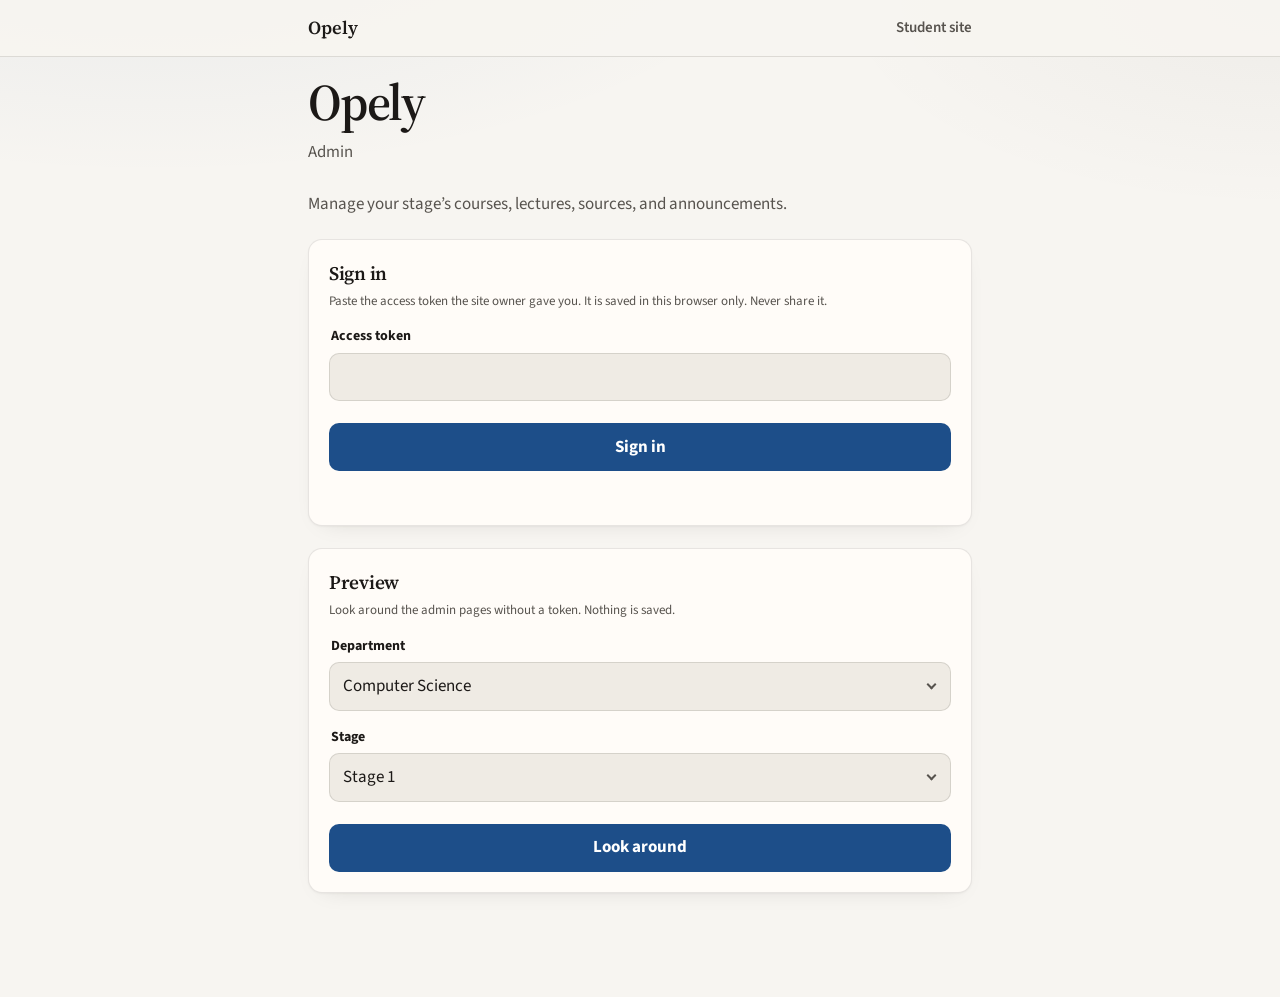
==== commit c75535ef: "Redesign Opely with a calm academic look" ====
--- a/admin.html
+++ b/admin.html
@@ -5,17 +5,20 @@
 <meta name="viewport" content="width=device-width, initial-scale=1, viewport-fit=cover">
 <meta name="robots" content="noindex">
 <title>Admin | Opely</title>
-<meta name="theme-color" content="#F2F2F7" media="(prefers-color-scheme: light)">
-<meta name="theme-color" content="#000000" media="(prefers-color-scheme: dark)">
+<meta name="theme-color" content="#F7F5F1" media="(prefers-color-scheme: light)">
+<meta name="theme-color" content="#141210" media="(prefers-color-scheme: dark)">
 <link rel="icon" href="icon.svg" type="image/svg+xml">
 <link rel="apple-touch-icon" href="icon-180.png">
+<link rel="preconnect" href="https://fonts.googleapis.com">
+<link rel="preconnect" href="https://fonts.gstatic.com" crossorigin>
+<link rel="stylesheet" href="https://fonts.googleapis.com/css2?family=Source+Sans+3:wght@400;600;700&family=Source+Serif+4:opsz,wght@8..60,600&family=Noto+Sans+Arabic:wght@400;600;700&family=Noto+Naskh+Arabic:wght@600&display=swap">
 <link rel="stylesheet" href="style.css">
 <script src="lang.js"></script>
 </head>
 <body>
 <header class="bar">
   <div class="bar-inner">
-    <a class="home" href="#home">Opely Admin</a>
+    <a class="home" href="#home">Opely</a>
     <a href="index.html">Student site</a>
   </div>
 </header>
@@ -23,7 +26,10 @@
 <main>
   <!-- Step 1: sign in (only needed once per device). The repository is found automatically. -->
   <div id="signIn">
-    <h1>Admin</h1>
+    <div class="brand-block">
+      <span class="brand">Opely</span>
+      <p class="brand-tag">Admin</p>
+    </div>
     <p class="lead secondary">Manage your stage’s courses, lectures, sources, and announcements.</p>
 
     <!-- Step 1: sign in with the token alone. The site knows who each token belongs to. -->
--- a/style.css
+++ b/style.css
@@ -1,407 +1,507 @@
 /* =====================================================================
-   OPELY — the one stylesheet for every page
-   (the student page index.html and the admin page admin.html)
-
-   The look follows Apple's "Liquid Glass": a plain, quiet background,
-   and content resting on clear glass surfaces with a bright rim and a
-   soft shadow. Bars and messages float over the page and blur what
-   passes under them.
-
-   Everything is built from the few values in ":root" below. To change
-   a colour or a corner, change it there and every page follows.
+   OPELY — academic calm design system
+   Shared by the student page (index.html) and the admin page (admin.html).
+
+   Quiet paper background, ink typography, one brand blue. Department and
+   stage colours appear as thin accents, not glowing filled cards.
    ===================================================================== */
 
-/* ---------- Colours, glass, and corners ---------- */
+/* ---------- Tokens ---------- */
 :root {
-  /* Colours */
-  --bg: #F2F2F7;
-  --label: #000000;
-  --secondary: #6C6C70;
-  --separator: rgba(60, 60, 67, 0.18);
-  --tint: #007AFF;
-  --red: #D70015;
-  --green: #1B7F3B;
-
-  /* Glass */
-  --glass: rgba(255, 255, 255, 0.66);        /* a surface resting on the page */
-  --glass-float: rgba(255, 255, 255, 0.58);  /* a surface floating over content (it also blurs) */
-  --glass-thick: rgba(255, 255, 255, 0.88);  /* thicker glass, for messages that must stay readable */
-  --glass-rim: rgba(255, 255, 255, 0.95);    /* the bright line where light catches the top edge */
-  --glass-edge: rgba(0, 0, 0, 0.05);         /* the faint outline */
-  --glass-shadow: 0 1px 2px rgba(0, 0, 0, 0.04), 0 10px 30px -12px rgba(0, 0, 0, 0.14);
-  --field: rgba(118, 118, 128, 0.12);        /* text fields and the track of a switch */
-  --thumb: #FFFFFF;                          /* the chosen part of a switch */
-  --blur: saturate(180%) blur(22px);
-
-  /* Corners: only these four are used, everywhere */
-  --r-surface: 26px;   /* cards, widgets, lists, the open drop-down list */
-  --r-control: 14px;   /* text fields, drop-down buttons, the file button */
-  --r-chip: 10px;      /* small badges: stage number, lecture number */
-  --r-pill: 999px;     /* buttons, switches, the top bar, course codes */
-
-  --font: -apple-system, BlinkMacSystemFont, "SF Pro Text", "SF Arabic", "Helvetica Neue",
-          "Segoe UI", Roboto, "Noto Sans Arabic", "Geeza Pro", Tahoma, Arial, sans-serif;
+  --bg: #F7F5F1;
+  --bg-elevated: #FFFcf8;
+  --bg-muted: #EFEBE4;
+  --label: #1C1917;
+  --secondary: #57534E;
+  --separator: rgba(28, 25, 23, 0.12);
+  --tint: #1D4E89;
+  --tint-soft: rgba(29, 78, 137, 0.1);
+  --red: #B42318;
+  --green: #1B6B3A;
+  --surface: var(--bg-elevated);
+  --surface-border: rgba(28, 25, 23, 0.1);
+  --field: #EFEBE4;
+  --thumb: #FFFFFF;
+  --shadow: 0 1px 2px rgba(28, 25, 23, 0.04), 0 8px 24px -16px rgba(28, 25, 23, 0.18);
+  --r-surface: 14px;
+  --r-control: 10px;
+  --r-chip: 8px;
+  --r-pill: 999px;
+  --font: "Source Sans 3", "Noto Sans Arabic", "Segoe UI", Tahoma, sans-serif;
+  --font-display: "Source Serif 4", "Noto Naskh Arabic", "Georgia", serif;
+  --bar-height: 56px;
 
   box-sizing: border-box;
   padding-top: env(safe-area-inset-top, 0px);
   padding-bottom: env(safe-area-inset-bottom, 0px);
 }
 
-/* Dark Mode: follows the device. The same rules are written twice so that a
-   page can also be forced light or dark with data-theme on the <html> tag. */
 @media (prefers-color-scheme: dark) {
   :root:not([data-theme="light"]) {
     color-scheme: dark;
-    --bg: #000000;
-    --label: #FFFFFF;
-    --secondary: #98989F;
-    --separator: rgba(84, 84, 88, 0.6);
-    --tint: #0A84FF;
-    --red: #FF6961;
-    --green: #30D158;
-    --glass: rgba(255, 255, 255, 0.09);
-    --glass-float: rgba(44, 44, 46, 0.62);
-    --glass-thick: rgba(44, 44, 46, 0.92);
-    --glass-rim: rgba(255, 255, 255, 0.2);
-    --glass-edge: rgba(255, 255, 255, 0.07);
-    --glass-shadow: 0 10px 30px -12px rgba(0, 0, 0, 0.7);
-    --field: rgba(118, 118, 128, 0.26);
-    --thumb: #636366;
+    --bg: #141210;
+    --bg-elevated: #1C1917;
+    --bg-muted: #292524;
+    --label: #F5F0E8;
+    --secondary: #A8A29E;
+    --separator: rgba(245, 240, 232, 0.14);
+    --tint: #7BA3D4;
+    --tint-soft: rgba(123, 163, 212, 0.16);
+    --red: #F97066;
+    --green: #4ADE80;
+    --surface: var(--bg-elevated);
+    --surface-border: rgba(245, 240, 232, 0.12);
+    --field: #292524;
+    --thumb: #44403C;
+    --shadow: 0 1px 2px rgba(0, 0, 0, 0.3), 0 10px 28px -18px rgba(0, 0, 0, 0.55);
   }
 }
 :root[data-theme="dark"] {
   color-scheme: dark;
-  --bg: #000000;
-  --label: #FFFFFF;
-  --secondary: #98989F;
-  --separator: rgba(84, 84, 88, 0.6);
-  --tint: #0A84FF;
-  --red: #FF6961;
-  --green: #30D158;
-  --glass: rgba(255, 255, 255, 0.09);
-  --glass-float: rgba(44, 44, 46, 0.62);
-  --glass-thick: rgba(44, 44, 46, 0.92);
-  --glass-rim: rgba(255, 255, 255, 0.2);
-  --glass-edge: rgba(255, 255, 255, 0.07);
-  --glass-shadow: 0 10px 30px -12px rgba(0, 0, 0, 0.7);
-  --field: rgba(118, 118, 128, 0.26);
-  --thumb: #636366;
-}
-
-/* One colour per stage or department. Use these names in a "color" field. */
-.blue   { --a1: #3D9BFF; --a2: #0060DF; }
-.orange { --a1: #FF9A3D; --a2: #C85A00; }
-.green  { --a1: #3CC46A; --a2: #17853A; }
-.purple { --a1: #C07BF0; --a2: #8433C0; }
-.pink   { --a1: #FF6B8E; --a2: #C22455; }
-.teal   { --a1: #3BBBD0; --a2: #0F7C91; }
+  --bg: #141210;
+  --bg-elevated: #1C1917;
+  --bg-muted: #292524;
+  --label: #F5F0E8;
+  --secondary: #A8A29E;
+  --separator: rgba(245, 240, 232, 0.14);
+  --tint: #7BA3D4;
+  --tint-soft: rgba(123, 163, 212, 0.16);
+  --red: #F97066;
+  --green: #4ADE80;
+  --surface: var(--bg-elevated);
+  --surface-border: rgba(245, 240, 232, 0.12);
+  --field: #292524;
+  --thumb: #44403C;
+  --shadow: 0 1px 2px rgba(0, 0, 0, 0.3), 0 10px 28px -18px rgba(0, 0, 0, 0.55);
+}
+
+/* Accent colours for departments and stages — used as thin marks, not fills */
+.blue   { --a1: #2F6FED; --a2: #1D4E89; }
+.orange { --a1: #D97706; --a2: #9A3412; }
+.green  { --a1: #059669; --a2: #065F46; }
+.purple { --a1: #7C3AED; --a2: #5B21B6; }
+.pink   { --a1: #DB2777; --a2: #9D174D; }
+.teal   { --a1: #0D9488; --a2: #115E59; }
 
 /* ---------- Base ---------- */
-[hidden] { display: none !important; } /* hidden parts stay hidden, whatever their other styles say */
+[hidden] { display: none !important; }
 *, *::before, *::after { box-sizing: inherit; }
-html { scroll-padding-top: calc(env(safe-area-inset-top, 0px) + 76px); background: var(--bg); }
+html {
+  scroll-padding-top: calc(env(safe-area-inset-top, 0px) + var(--bar-height) + 12px);
+  background: var(--bg);
+}
 body {
   margin: 0;
-  background: var(--bg);
+  min-height: 100dvh;
+  background:
+    radial-gradient(1200px 500px at 12% -10%, rgba(29, 78, 137, 0.07), transparent 55%),
+    radial-gradient(900px 420px at 100% 0%, rgba(28, 25, 23, 0.04), transparent 50%),
+    var(--bg);
   color: var(--label);
   font-family: var(--font);
   font-size: 17px;
-  line-height: 1.4;
+  line-height: 1.45;
   -webkit-font-smoothing: antialiased;
 }
-.wrap { max-width: 52rem; margin: 0 auto; padding: 16px 20px 104px; }
+.wrap { max-width: 44rem; margin: 0 auto; padding: 12px 20px 104px; }
 a { color: var(--tint); text-decoration: none; }
 a:focus-visible, button:focus-visible, input:focus-visible, textarea:focus-visible, [tabindex]:focus-visible {
-  outline: 3px solid var(--tint); outline-offset: 2px;
-}
-h1 { font-size: 34px; font-weight: 700; letter-spacing: -0.4px; line-height: 1.12; margin: 8px 0 0; text-wrap: balance; }
-h2 { font-size: 22px; font-weight: 700; letter-spacing: -0.3px; margin: 40px 6px 12px; }
-:lang(ar) h1, :lang(ar) h2, :lang(ar) .title { letter-spacing: 0; line-height: 1.3; } /* Arabic letters join, so they are never spaced apart */
+  outline: 2px solid var(--tint); outline-offset: 2px;
+}
+h1 {
+  font-family: var(--font-display);
+  font-size: clamp(1.85rem, 4vw, 2.35rem);
+  font-weight: 600;
+  letter-spacing: -0.02em;
+  line-height: 1.15;
+  margin: 8px 0 0;
+  text-wrap: balance;
+}
+h2 {
+  font-family: var(--font-display);
+  font-size: 1.2rem;
+  font-weight: 600;
+  letter-spacing: -0.015em;
+  margin: 36px 2px 12px;
+}
+:lang(ar) body { font-family: "Noto Sans Arabic", "Source Sans 3", "Segoe UI", Tahoma, sans-serif; }
+:lang(ar) h1, :lang(ar) h2, :lang(ar) .brand, :lang(ar) .bar .home {
+  font-family: "Noto Naskh Arabic", "Source Serif 4", "Georgia", serif;
+  letter-spacing: 0;
+  line-height: 1.35;
+}
+:lang(ar) .title { letter-spacing: 0; line-height: 1.35; }
+.brand-block + .lead { margin-bottom: 8px; }
+.brand-block + .lead + h2 { margin-top: 28px; }
 p { margin: 0; }
 .secondary { color: var(--secondary); }
 .small { font-size: 13px; }
 .lead { margin-top: 8px; max-width: 34rem; }
-/* Names and text typed by admins can be in a different language from the page.
-   Each one is laid out in its own direction, so English ends with its full stop on the right side. */
 h1, .title, .text-block, .message, .grow { unicode-bidi: plaintext; }
-.count { margin: 32px 6px 12px; }
+.count { margin: 28px 2px 12px; }
 .empty { margin-top: 16px; }
 
-/* ---------- Glass ----------
-   Every surface below shares these lines, so they all look like the same material. */
-.widget, .card, .group, .text-block, .connected, .pager a, .page {
-  background: var(--glass);
+/* ---------- Surfaces ---------- */
+.widget, .card, .group, .text-block, .connected, .pager a, .dept-row, .page {
+  background: var(--surface);
+  border: 1px solid var(--surface-border);
   border-radius: var(--r-surface);
-  box-shadow: inset 0 1px 0 var(--glass-rim), inset 0 0 0 1px var(--glass-edge), var(--glass-shadow);
-}
-/* Floating glass: it sits over the page and blurs what passes under it */
-.bar-inner, .toast, .picker-list {
-  background: var(--glass-float);
-  -webkit-backdrop-filter: var(--blur);
-  backdrop-filter: var(--blur);
-  box-shadow: inset 0 1px 0 var(--glass-rim), inset 0 0 0 1px var(--glass-edge), 0 12px 34px -10px rgba(0, 0, 0, 0.24);
-}
-
-/* ---------- Top bar: a glass capsule that floats above the page ---------- */
+  box-shadow: var(--shadow);
+}
+
+/* ---------- Top bar ---------- */
 .bar {
   position: sticky; z-index: 9;
-  top: calc(env(safe-area-inset-top, 0px) + 10px);
-  padding: 10px 12px 0;
-}
-.bar::before { /* fades the page out behind the bar, so text stays readable as it scrolls under */
-  content: ""; position: absolute; z-index: -1; inset: -40px 0 -14px;
-  background: linear-gradient(var(--bg) 45%, transparent);
+  top: 0;
+  padding: 0;
+}
+.bar::before {
+  content: ""; position: absolute; z-index: -1; inset: 0 0 -1px;
+  background: color-mix(in srgb, var(--bg) 88%, transparent);
+  border-bottom: 1px solid var(--separator);
   pointer-events: none;
 }
 .bar-inner {
-  max-width: calc(52rem - 16px); margin: 0 auto; min-height: 50px; padding: 0 20px;
+  max-width: 44rem; margin: 0 auto; min-height: var(--bar-height); padding: 0 20px;
   display: flex; justify-content: space-between; align-items: center; gap: 16px;
-  border-radius: var(--r-pill);
-}
-.bar .home { font-weight: 700; color: var(--label); }
-.icon-button { /* a round button in the top bar, holding a small picture */
+}
+.bar .home {
+  font-family: var(--font-display);
+  font-weight: 600;
+  font-size: 1.15rem;
+  color: var(--label);
+}
+.bar .home:hover { color: var(--tint); }
+.bar-inner > a:not(.home):not(.icon-button) {
+  font-size: 15px;
+  font-weight: 600;
+  color: var(--secondary);
+}
+.bar-inner > a:not(.home):not(.icon-button):hover { color: var(--tint); }
+.icon-button {
   display: grid; place-items: center; flex: none;
-  width: 44px; height: 44px; margin-inline-end: -12px; border-radius: var(--r-pill);
+  width: 44px; height: 44px; margin-inline-end: -10px; border-radius: var(--r-control);
   color: var(--secondary);
 }
-.icon-button svg { width: 24px; height: 24px; }
-.icon-button:active, .icon-button[aria-current] { color: var(--tint); }
-.back { display: inline-flex; align-items: center; gap: 6px; min-height: 44px; margin-top: 4px; }
-.back::before { /* back arrow: points to where the page came from, in either reading direction */
-  content: ""; width: 10px; height: 10px; margin-inline-start: 2px;
-  border-inline-start: 2.5px solid currentColor; border-bottom: 2.5px solid currentColor;
+.icon-button svg { width: 22px; height: 22px; }
+.icon-button:hover, .icon-button:active, .icon-button[aria-current] { color: var(--tint); background: var(--tint-soft); }
+.back {
+  display: inline-flex; align-items: center; gap: 6px;
+  min-height: 44px; margin-top: 4px;
+  font-weight: 600; font-size: 15px;
+}
+.back::before {
+  content: ""; width: 9px; height: 9px; margin-inline-start: 2px;
+  border-inline-start: 2px solid currentColor; border-bottom: 2px solid currentColor;
   transform: rotate(45deg);
 }
 [dir="rtl"] .back::before { transform: rotate(-45deg); }
 
-/* ---------- Widgets ---------- */
-.widgets { display: grid; grid-template-columns: repeat(2, 1fr); gap: 16px; margin-top: 28px; }
+/* ---------- Brand / home intro ---------- */
+.brand-block { margin: 8px 0 28px; }
+.brand {
+  display: block;
+  font-family: var(--font-display);
+  font-size: clamp(2.4rem, 7vw, 3.2rem);
+  font-weight: 600;
+  letter-spacing: -0.03em;
+  line-height: 1.05;
+  color: var(--label);
+}
+.brand-tag {
+  margin-top: 10px;
+  max-width: 28rem;
+  font-size: 1.05rem;
+  color: var(--secondary);
+}
+
+/* ---------- Department rows (home) ---------- */
+.dept-list { display: grid; gap: 10px; margin: 0; padding: 0; list-style: none; }
+.dept-row {
+  display: flex; align-items: center; gap: 14px;
+  min-height: 72px; padding: 14px 16px;
+  color: var(--label);
+  transition: transform 0.15s ease, border-color 0.15s ease;
+}
+a.dept-row:hover { border-color: color-mix(in srgb, var(--a2) 45%, var(--surface-border)); }
+a.dept-row:active { transform: scale(0.985); }
+.dept-mark {
+  flex: none;
+  width: 48px; height: 48px; border-radius: var(--r-chip);
+  display: grid; place-items: center;
+  background: color-mix(in srgb, var(--a1) 14%, var(--surface));
+  color: var(--a2);
+  font-size: 14px; font-weight: 700; letter-spacing: 0.02em;
+  border: 1px solid color-mix(in srgb, var(--a1) 28%, transparent);
+}
+.dept-row .title {
+  flex: 1; min-width: 0;
+  font-size: 1.05rem; font-weight: 700; letter-spacing: -0.01em;
+}
+.dept-row::after {
+  content: ""; width: 8px; height: 8px; flex: none;
+  border-inline-end: 2px solid var(--secondary); border-top: 2px solid var(--secondary);
+  transform: rotate(45deg); opacity: 0.5;
+}
+[dir="rtl"] .dept-row::after { transform: rotate(-45deg); }
+
+/* ---------- Widgets / stages / courses ---------- */
+.widgets { display: grid; grid-template-columns: repeat(2, 1fr); gap: 12px; margin-top: 24px; }
 @media (min-width: 44rem) { .widgets { grid-template-columns: repeat(4, 1fr); } }
 .widget {
   position: relative; overflow: hidden;
-  display: flex; flex-direction: column; justify-content: space-between; gap: 16px;
-  padding: 18px; color: var(--label);
-  transition: transform 0.18s ease;
-}
-a.widget:active { transform: scale(0.97); }
-@media (prefers-reduced-motion: reduce) { .widget { transition: none; } }
+  display: flex; flex-direction: column; justify-content: space-between; gap: 14px;
+  padding: 16px; color: var(--label);
+  transition: transform 0.15s ease, border-color 0.15s ease;
+}
+a.widget:hover { border-color: color-mix(in srgb, var(--a2, var(--tint)) 35%, var(--surface-border)); }
+a.widget:active { transform: scale(0.985); }
+@media (prefers-reduced-motion: reduce) {
+  .widget, .dept-row { transition: none; }
+}
 .widget.square { aspect-ratio: 1; }
-.widget.medium { grid-column: 1 / -1; min-height: 132px; }
-.widget.wide { grid-column: 1 / -1; gap: 10px; } /* full width, only as tall as its text */
-.widget .title { font-size: 20px; font-weight: 700; letter-spacing: -0.2px; line-height: 1.18; }
-
-/* Tinted glass: the coloured widgets for departments and stages */
+.widget.medium { grid-column: 1 / -1; min-height: 112px; }
+.widget.wide { grid-column: 1 / -1; gap: 8px; min-height: auto; }
+.widget .title { font-size: 1.05rem; font-weight: 700; letter-spacing: -0.015em; line-height: 1.2; }
+
+/* Accent strip instead of filled gradient glass */
 .widget.filled {
-  background: linear-gradient(160deg, var(--a1), var(--a2)); color: #FFFFFF;
-  box-shadow: inset 0 1px 0 rgba(255, 255, 255, 0.55), inset 0 0 0 1px rgba(255, 255, 255, 0.16),
-              0 14px 28px -14px var(--a2);
-}
-.widget.filled::before { /* light falling on the top of the glass */
-  content: ""; position: absolute; inset: 0; pointer-events: none;
-  background: linear-gradient(180deg, rgba(255, 255, 255, 0.3), rgba(255, 255, 255, 0) 46%);
-}
-.widget.filled > * { position: relative; } /* keeps the text above that light */
-.widget.filled .secondary { color: rgba(255, 255, 255, 0.9); }
-
-.widget.add { /* the “add something new” widget: an empty outline */
-  background: none; box-shadow: none; border: 2px dashed var(--separator); color: var(--tint);
+  background: var(--surface);
+  color: var(--label);
+  box-shadow: var(--shadow);
+}
+.widget.filled::before {
+  content: ""; position: absolute; inset-block: 0; inset-inline-start: 0;
+  width: 4px; background: linear-gradient(180deg, var(--a1), var(--a2));
+  border-radius: 4px 0 0 4px;
+}
+[dir="rtl"] .widget.filled::before { border-radius: 0 4px 4px 0; }
+.widget.filled > * { position: relative; }
+.widget.filled .secondary { color: var(--secondary); }
+
+.widget.add {
+  background: transparent; box-shadow: none;
+  border: 1.5px dashed color-mix(in srgb, var(--tint) 45%, var(--separator));
+  color: var(--tint);
   align-items: center; justify-content: center; text-align: center; gap: 6px;
 }
-.widget.add .plus { font-size: 34px; font-weight: 300; line-height: 1; }
-
-.glyph { /* the small badge on a department or stage widget */
-  min-width: 36px; height: 36px; padding: 0 8px; border-radius: var(--r-chip); align-self: flex-start;
+.widget.add .plus { font-size: 28px; font-weight: 300; line-height: 1; }
+
+.glyph {
+  min-width: 34px; height: 34px; padding: 0 8px; border-radius: var(--r-chip); align-self: flex-start;
   display: grid; place-items: center;
-  background: rgba(255, 255, 255, 0.24); box-shadow: inset 0 1px 0 rgba(255, 255, 255, 0.4);
-  font-size: 19px; font-weight: 700;
-}
-.pill { /* the course code badge */
-  display: inline-block; align-self: flex-start; padding: 3px 10px; border-radius: var(--r-pill);
-  background: linear-gradient(160deg, var(--a1), var(--a2)); color: #FFFFFF;
-  box-shadow: inset 0 1px 0 rgba(255, 255, 255, 0.45);
-  font-size: 13px; font-weight: 600;
-}
-.kicker { font-size: 13px; font-weight: 600; color: var(--tint); }
-
-/* Department widgets: one per row on a phone, three per row on a wide screen */
-.depts { grid-template-columns: 1fr; margin-top: 0; }
-@media (min-width: 44rem) { .depts { grid-template-columns: repeat(3, 1fr); } }
-.widget.dept { min-height: 124px; }
-
-/* Course widgets */
-.courses { display: grid; grid-template-columns: 1fr; gap: 16px; }
+  background: color-mix(in srgb, var(--a1, var(--tint)) 14%, var(--surface));
+  color: var(--a2, var(--tint));
+  border: 1px solid color-mix(in srgb, var(--a1, var(--tint)) 25%, transparent);
+  font-size: 15px; font-weight: 700;
+}
+.pill {
+  display: inline-block; align-self: flex-start; padding: 3px 9px; border-radius: var(--r-chip);
+  background: color-mix(in srgb, var(--a1, var(--tint)) 14%, var(--surface));
+  color: var(--a2, var(--tint));
+  border: 1px solid color-mix(in srgb, var(--a1, var(--tint)) 22%, transparent);
+  font-size: 12px; font-weight: 700; letter-spacing: 0.02em;
+}
+.kicker { font-size: 12px; font-weight: 700; letter-spacing: 0.04em; text-transform: uppercase; color: var(--tint); }
+
+.depts { display: none; } /* legacy class kept harmless; home uses .dept-list */
+.widget.dept { min-height: 108px; }
+
+.courses { display: grid; grid-template-columns: 1fr; gap: 12px; }
 @media (min-width: 44rem) { .courses { grid-template-columns: 1fr 1fr; } }
-.widget.course { min-height: 152px; }
+.widget.course { min-height: 140px; }
 .widget.course .top { display: flex; justify-content: space-between; align-items: center; gap: 12px; }
-.course-head { margin-top: 12px; }
-.course-head h1 { margin-top: 14px; }
-.course-head p { margin-top: 8px; }
-.notice { margin-top: 20px; }
-
-/* ---------- Switch (semesters, the parts of a course) ---------- */
+.course-head { margin-top: 8px; padding-inline-start: 14px; border-inline-start: 4px solid var(--a2, var(--tint)); }
+.course-head h1 { margin-top: 10px; }
+.course-head p { margin-top: 6px; }
+.notice { margin-top: 18px; }
+
+/* ---------- Segments ---------- */
 .segments {
-  display: grid; grid-template-columns: 1fr 1fr; gap: 2px;
-  max-width: 26rem; padding: 3px; margin-top: 24px;
-  border-radius: var(--r-pill); background: var(--field);
+  display: grid; grid-template-columns: 1fr 1fr; gap: 4px;
+  max-width: 26rem; padding: 4px; margin-top: 22px;
+  border-radius: var(--r-control); background: var(--field);
+  border: 1px solid var(--separator);
 }
 .segments.three { grid-template-columns: repeat(3, 1fr); }
 .segment {
-  display: grid; place-items: center; min-height: 38px; /* 44px with the track around it: easy to tap */
-  padding: 6px 8px; border-radius: var(--r-pill); text-align: center;
-  font-size: 15px; font-weight: 500; color: var(--label);
-}
-button.segment { min-height: 38px; padding: 6px 8px; background: none; font-weight: 500; }
+  display: grid; place-items: center; min-height: 38px;
+  padding: 6px 8px; border-radius: calc(var(--r-control) - 2px); text-align: center;
+  font-size: 14px; font-weight: 600; color: var(--secondary);
+}
+button.segment { min-height: 38px; padding: 6px 8px; background: none; font-weight: 600; border: 0; cursor: pointer; color: inherit; font: inherit; }
 .setting { margin-top: 0; }
-main > p.hint { margin: 8px 6px 0; } /* a short note under a switch or a list */
-.segment[aria-current] { /* the chosen part: a small piece of glass */
-  background: var(--thumb); font-weight: 600;
-  box-shadow: inset 0 1px 0 var(--glass-rim), 0 2px 8px rgba(0, 0, 0, 0.14);
+main > p.hint { margin: 8px 2px 0; }
+.segment[aria-current] {
+  background: var(--thumb); color: var(--label); font-weight: 700;
+  box-shadow: 0 1px 2px rgba(28, 25, 23, 0.08);
+  border: 1px solid var(--surface-border);
 }
 
 /* ---------- Lists ---------- */
 .group { overflow: hidden; margin: 0; padding: 0; list-style: none; }
-.group > li + li { border-top: 0.5px solid var(--separator); margin-inline-start: 18px; }
-.group > li + li > .row { margin-inline-start: -18px; }
+.group > li + li { border-top: 1px solid var(--separator); margin-inline-start: 16px; }
+.group > li + li > .row { margin-inline-start: -16px; }
 .row {
   display: flex; align-items: center; gap: 12px;
-  min-height: 58px; padding: 8px 18px; color: var(--label);
+  min-height: 56px; padding: 8px 16px; color: var(--label);
 }
 .row .grow { flex: 1; min-width: 0; padding: 6px 0; overflow-wrap: anywhere; }
-.row .num { /* lecture number badge */
-  flex: none; width: 30px; height: 30px; border-radius: var(--r-chip);
+.row .num {
+  flex: none; width: 28px; height: 28px; border-radius: var(--r-chip);
   display: grid; place-items: center;
   background: var(--field); color: var(--secondary);
-  font-size: 15px; font-weight: 600;
-}
-a.row::after { /* forward arrow: this row opens something */
-  content: ""; width: 8px; height: 8px; flex: none;
+  font-size: 13px; font-weight: 700;
+}
+a.row::after {
+  content: ""; width: 7px; height: 7px; flex: none;
   border-inline-end: 2px solid var(--secondary); border-top: 2px solid var(--secondary);
-  transform: rotate(45deg); opacity: 0.55;
+  transform: rotate(45deg); opacity: 0.45;
 }
 [dir="rtl"] a.row::after { transform: rotate(-45deg); }
+a.row:hover { background: var(--tint-soft); }
 a.row:active { background: var(--field); }
 .row:has(> button.delete) { padding-inline-end: 8px; }
-.text-block { padding: 16px 20px; line-height: 1.5; }
-
-/* Announcements */
-.news { display: grid; gap: 12px; margin-top: 24px; }
+.text-block { padding: 14px 18px; line-height: 1.55; }
+
+.news { display: grid; gap: 10px; margin-top: 22px; }
 .news .text-block { overflow-wrap: anywhere; }
-.news .message { white-space: pre-line; } /* keeps the line breaks the admin typed */
-.news .title { display: block; font-size: 19px; font-weight: 700; line-height: 1.25; }
+.news .message { white-space: pre-line; }
+.news .title { display: block; font-size: 1.05rem; font-weight: 700; line-height: 1.25; }
 .news .meta { display: block; margin: 4px 0 10px; }
 
-/* Previous and next buttons on a lecture */
-.pager { display: grid; grid-template-columns: 1fr 1fr; gap: 12px; margin-top: 40px; }
+.pager { display: grid; grid-template-columns: 1fr 1fr; gap: 10px; margin-top: 36px; }
 .pager a {
-  display: grid; place-items: center; min-height: 50px; padding: 0 16px;
-  border-radius: var(--r-pill); font-weight: 600; text-align: center;
-}
-.pager a:active { transform: scale(0.97); }
+  display: grid; place-items: center; min-height: 48px; padding: 0 16px;
+  border-radius: var(--r-control); font-weight: 700; text-align: center;
+  color: var(--label);
+}
+.pager a:hover { border-color: color-mix(in srgb, var(--tint) 40%, var(--surface-border)); }
+.pager a:active { transform: scale(0.985); }
 
 /* ---------- Buttons ---------- */
 button, .button {
-  font: inherit; font-weight: 600; cursor: pointer; color: inherit;
-  border: 0; border-radius: var(--r-pill); min-height: 50px; padding: 0 22px;
-}
-button.primary, .button { /* the main action: tinted glass */
-  display: grid; place-items: center; width: 100%; margin-top: 24px;
+  font: inherit; font-weight: 700; cursor: pointer; color: inherit;
+  border: 0; border-radius: var(--r-control); min-height: 48px; padding: 0 20px;
+}
+button.primary, .button {
+  display: grid; place-items: center; width: 100%; margin-top: 22px;
   background: var(--tint); color: #FFFFFF; text-align: center;
-  box-shadow: inset 0 1px 0 rgba(255, 255, 255, 0.4), 0 10px 22px -12px var(--tint);
-}
-.file-actions .button { display: inline-grid; width: auto; margin-top: 16px; min-height: 46px; }
-button.primary:active, .button:active { transform: scale(0.98); }
+  box-shadow: none;
+}
+.file-actions .button { display: inline-grid; width: auto; margin-top: 14px; min-height: 44px; }
+button.primary:hover, .button:hover { filter: brightness(1.05); }
+button.primary:active, .button:active { transform: scale(0.985); }
 button.plain { background: none; color: var(--tint); min-height: 44px; padding: 0 6px; }
-button.delete { flex: none; background: none; color: var(--red); min-height: 44px; padding: 0 10px; font-size: 15px; }
-button.danger { /* a destructive action: clear glass with red text */
-  width: 100%; margin-top: 16px; background: var(--glass); color: var(--red);
-  box-shadow: inset 0 1px 0 var(--glass-rim), inset 0 0 0 1px var(--glass-edge), var(--glass-shadow);
+button.delete { flex: none; background: none; color: var(--red); min-height: 44px; padding: 0 10px; font-size: 14px; }
+button.danger {
+  width: 100%; margin-top: 14px; background: var(--surface); color: var(--red);
+  border: 1px solid var(--surface-border); box-shadow: var(--shadow);
 }
 button:disabled { opacity: 0.5; cursor: default; }
 
 /* ---------- Forms ---------- */
-.card { padding: 22px; margin-top: 24px; }
+.card { padding: 20px; margin-top: 22px; }
 .card h2 { margin: 0 0 4px; }
-.field { margin-top: 18px; }
+.field { margin-top: 16px; }
 .card > .field:first-child, .card > .two:first-child .field { margin-top: 0; }
-.field label { display: block; font-size: 15px; font-weight: 600; margin: 0 4px 6px; }
-.field .hint { font-size: 13px; color: var(--secondary); margin: 6px 4px 0; }
+.field label { display: block; font-size: 14px; font-weight: 700; margin: 0 2px 6px; }
+.field .hint { font-size: 13px; color: var(--secondary); margin: 6px 2px 0; }
 input[type="text"], input[type="password"], input[type="url"], input[type="date"], select, textarea, .picker-button {
   width: 100%; font: inherit; font-weight: 400; color: var(--label); text-align: start;
-  background: var(--field); border: 0; border-radius: var(--r-control);
-  padding: 12px 14px; min-height: 48px;
+  background: var(--field); border: 1px solid var(--separator); border-radius: var(--r-control);
+  padding: 11px 13px; min-height: 46px;
+}
+input[type="text"]:focus, input[type="password"]:focus, input[type="url"]:focus,
+input[type="date"]:focus, select:focus, textarea:focus, .picker-button:focus {
+  border-color: color-mix(in srgb, var(--tint) 55%, var(--separator));
+  outline: none;
+  box-shadow: 0 0 0 3px var(--tint-soft);
 }
 textarea { min-height: 96px; resize: vertical; }
-/* Links and tokens are always written left to right, even on an Arabic page */
 input[type="url"], input[type="password"] { direction: ltr; }
 [dir="rtl"] input[type="url"], [dir="rtl"] input[type="password"] { text-align: right; }
-.two { display: grid; grid-template-columns: minmax(0, 1fr) minmax(0, 1fr); gap: 12px; } /* two equal columns */
-
-input[type="file"] { width: 100%; font: inherit; font-size: 15px; color: var(--secondary); }
-input[type="file"]::file-selector-button { /* the “Choose files” button */
-  font: inherit; font-weight: 600; cursor: pointer;
-  min-height: 44px; margin-inline-end: 12px; padding: 0 18px;
-  border: 0; border-radius: var(--r-pill);
-  background: var(--field); color: var(--tint);
+.two { display: grid; grid-template-columns: minmax(0, 1fr) minmax(0, 1fr); gap: 12px; }
+
+input[type="file"] { width: 100%; font: inherit; font-size: 14px; color: var(--secondary); }
+input[type="file"]::file-selector-button {
+  font: inherit; font-weight: 700; cursor: pointer;
+  min-height: 42px; margin-inline-end: 12px; padding: 0 16px;
+  border: 1px solid var(--separator); border-radius: var(--r-control);
+  background: var(--surface); color: var(--tint);
 }
 input[type="file"]:disabled::file-selector-button { opacity: 0.5; cursor: default; }
 
-.status { margin: 16px 4px 0; font-size: 15px; min-height: 1.4em; }
+.status { margin: 14px 2px 0; font-size: 14px; min-height: 1.4em; }
 .status.error { color: var(--red); }
 
-/* ---------- Drop-down lists, drawn in our own design ---------- */
+/* ---------- Custom pickers ---------- */
 .picker { position: relative; }
-.picker-button { display: flex; align-items: center; justify-content: space-between; gap: 10px; }
+.picker-button { display: flex; align-items: center; justify-content: space-between; gap: 10px; cursor: pointer; }
 .picker-button span { min-width: 0; overflow: hidden; text-overflow: ellipsis; white-space: nowrap; }
-.picker-button::after { /* the arrow */
-  content: ""; flex: none; width: 8px; height: 8px; margin-block-start: -4px; margin-inline-end: 2px;
+.picker-button::after {
+  content: ""; flex: none; width: 7px; height: 7px; margin-block-start: -3px; margin-inline-end: 2px;
   border-right: 2px solid var(--secondary); border-bottom: 2px solid var(--secondary);
   transform: rotate(45deg);
 }
-.picker-button[aria-expanded="true"]::after { transform: rotate(-135deg); margin-block-start: 4px; }
-.picker-list { /* the open list: floating glass */
-  background: var(--glass-thick);
+.picker-button[aria-expanded="true"]::after { transform: rotate(-135deg); margin-block-start: 3px; }
+.picker-list {
+  background: var(--bg-elevated);
+  border: 1px solid var(--surface-border);
+  box-shadow: var(--shadow);
   position: absolute; z-index: 5; top: calc(100% + 6px); inset-inline-start: 0;
   min-width: 100%; width: max-content; max-width: min(20rem, calc(100vw - 80px)); max-height: 19rem; overflow-y: auto;
   margin: 0; padding: 0; list-style: none;
   border-radius: var(--r-surface);
 }
-.picker-list li { display: flex; align-items: center; justify-content: space-between; gap: 16px; padding: 0 18px; }
-.picker-list .option { min-height: 48px; cursor: pointer; }
-.picker-list .option + .option { border-top: 0.5px solid var(--separator); }
-.picker-list .option:hover, .picker-list .option:focus { background: var(--field); outline: none; }
-.picker-list .option[aria-selected="true"] { font-weight: 600; }
-.picker-list .option[aria-selected="true"]::after { /* the tick on the chosen one */
-  content: ""; flex: none; width: 7px; height: 13px; margin-block-start: -3px; margin-inline-end: 4px;
-  border-right: 2.5px solid var(--tint); border-bottom: 2.5px solid var(--tint);
+.picker-list li { display: flex; align-items: center; justify-content: space-between; gap: 16px; padding: 0 16px; }
+.picker-list .option { min-height: 46px; cursor: pointer; }
+.picker-list .option + .option { border-top: 1px solid var(--separator); }
+.picker-list .option:hover, .picker-list .option:focus { background: var(--tint-soft); outline: none; }
+.picker-list .option[aria-selected="true"] { font-weight: 700; }
+.picker-list .option[aria-selected="true"]::after {
+  content: ""; flex: none; width: 6px; height: 12px; margin-block-start: -3px; margin-inline-end: 2px;
+  border-right: 2px solid var(--tint); border-bottom: 2px solid var(--tint);
   transform: rotate(45deg);
 }
-.picker-list .heading { min-height: 34px; padding-top: 8px; padding-bottom: 8px; font-size: 13px; color: var(--secondary); }
-
-/* ---------- Admin: who is signed in ---------- */
+.picker-list .heading { min-height: 34px; padding-top: 8px; padding-bottom: 8px; font-size: 12px; font-weight: 700; letter-spacing: 0.03em; text-transform: uppercase; color: var(--secondary); }
+
+/* ---------- Admin session strip ---------- */
 .connected {
   display: flex; justify-content: space-between; align-items: center; gap: 12px;
-  margin-top: 4px; padding: 10px 14px 10px 20px;
-  padding-inline: 20px 14px;
+  margin-top: 4px; padding: 12px 14px 12px 18px;
+  padding-inline: 18px 14px;
 }
 .connected span { overflow-wrap: anywhere; }
 .connected button { flex: none; white-space: nowrap; }
-.preview-note { margin: 10px 6px 0; color: var(--secondary); }
-
-/* ---------- Message at the bottom of the screen (saving, saved, errors) ---------- */
+.preview-note { margin: 10px 2px 0; color: var(--secondary); }
+
+/* ---------- Toast ---------- */
 .toast {
   position: fixed; z-index: 20; left: 50%; transform: translateX(-50%);
   bottom: calc(env(safe-area-inset-bottom, 0px) + 20px);
   width: max-content; max-width: calc(100% - 40px);
-  padding: 13px 22px; border-radius: var(--r-surface); background: var(--glass-thick);
-  color: var(--label); font-size: 15px; font-weight: 600; text-align: center;
+  padding: 12px 18px; border-radius: var(--r-surface);
+  background: var(--bg-elevated);
+  border: 1px solid var(--surface-border);
+  box-shadow: var(--shadow);
+  color: var(--label); font-size: 14px; font-weight: 700; text-align: center;
 }
 .toast.error { color: var(--red); }
 .toast.done { color: var(--green); }
 
-/* ---------- File viewer (a PDF shown inside the page) ---------- */
-.pages { display: grid; gap: 10px; margin: 20px -20px 0; } /* edge to edge on a phone */
-@media (min-width: 44rem) { .pages { margin: 20px 0 0; gap: 16px; } }
-.page { background: #FFFFFF; overflow: hidden; border-radius: 0; direction: ltr; } /* a PDF page is drawn left to right, whatever the language of the site */
-@media (min-width: 44rem) { .page { border-radius: var(--r-surface); } }
+/* ---------- PDF viewer ---------- */
+.pages { display: grid; gap: 10px; margin: 18px -20px 0; }
+@media (min-width: 44rem) { .pages { margin: 18px 0 0; gap: 14px; } }
+.page {
+  background: #FFFFFF; overflow: hidden; border-radius: 0;
+  direction: ltr; box-shadow: none; border: none;
+}
+@media (min-width: 44rem) {
+  .page {
+    border-radius: var(--r-surface);
+    border: 1px solid var(--surface-border);
+    box-shadow: var(--shadow);
+  }
+}
 .page canvas { display: block; width: 100%; height: auto; }
-
